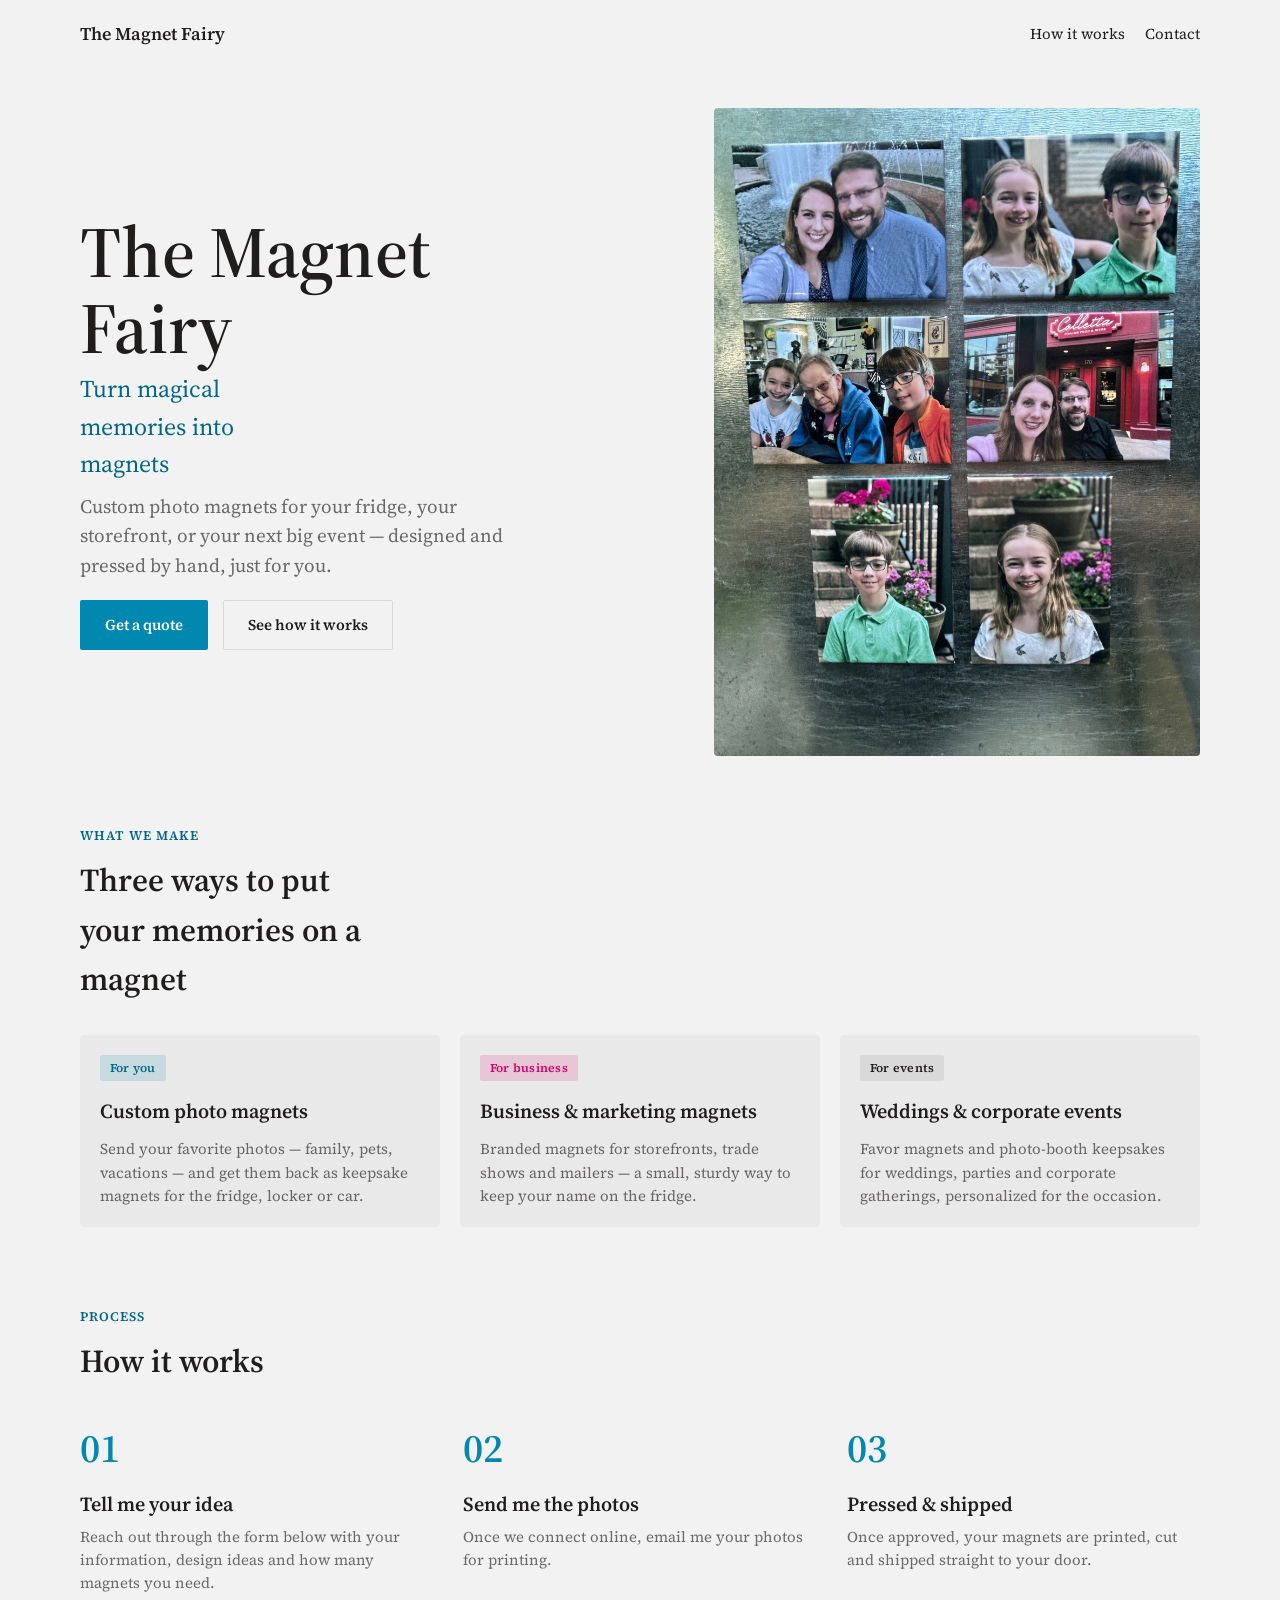
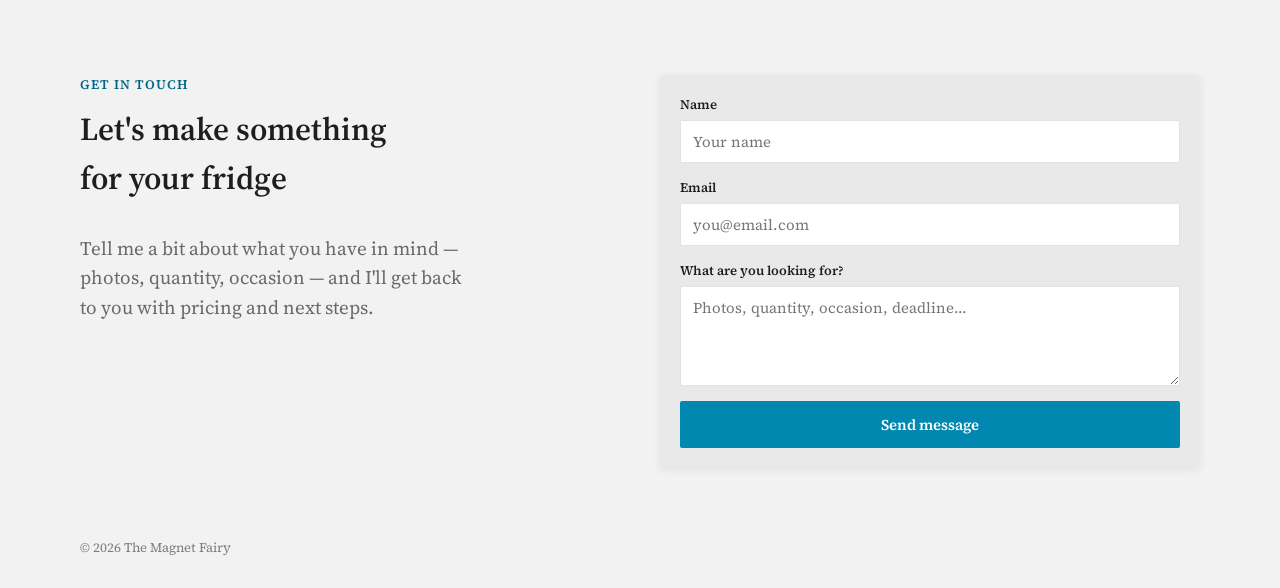
==== index.html @ 307735fa "Add real hero photo, replacing placeholder Resized/compressed to 900x1200 (3:4) for web use.  Co-Aut" ====
<!DOCTYPE html>
<html lang="en">
<head>
<meta charset="UTF-8">
<meta name="viewport" content="width=device-width, initial-scale=1.0">
<title>The Magnet Fairy — Custom Photo Magnets</title>
<meta name="description" content="Custom photo magnets for your fridge, your storefront, or your next big event — designed and pressed by hand, just for you.">

<link rel="preconnect" href="https://fonts.googleapis.com">
<link rel="preconnect" href="https://fonts.gstatic.com" crossorigin>
<link href="https://fonts.googleapis.com/css2?family=Source+Serif+4:ital,opsz,wght@0,8..60,400;0,8..60,600;0,8..60,700;1,8..60,400&display=swap" rel="stylesheet">

<link rel="stylesheet" href="css/styles.css">
</head>
<body>

<div class="container">
  <header class="nav">
    <span class="nav-brand">The Magnet Fairy</span>
    <nav class="nav-links">
      <a href="#how-it-works">How it works</a>
      <a href="#contact">Contact</a>
    </nav>
  </header>
</div>

<section class="hero">
  <div class="container hero-grid">
    <div class="hero-copy">
      <h1>The Magnet Fairy</h1>
      <p class="tagline">Turn magical memories into magnets</p>
      <p class="lead">Custom photo magnets for your fridge, your storefront, or your next big event — designed and pressed by hand, just for you.</p>
      <div class="hero-actions">
        <a href="#contact" class="btn btn-primary">Get a quote</a>
        <a href="#how-it-works" class="btn btn-secondary">See how it works</a>
      </div>
    </div>
    <figure class="hero-image">
      <img src="images/hero.jpg" alt="Custom photo magnets on a fridge" class="hero-image-photo">
    </figure>
  </div>
</section>

<section class="section">
  <div class="container">
    <h6 class="eyebrow">What we make</h6>
    <h2 class="section-title">Three ways to put your memories on a magnet</h2>
    <div class="cards">
      <div class="card">
        <span class="tag tag-accent">For you</span>
        <h3 class="card-title">Custom photo magnets</h3>
        <p class="card-body">Send your favorite photos — family, pets, vacations — and get them back as keepsake magnets for the fridge, locker or car.</p>
      </div>
      <div class="card">
        <span class="tag tag-accent-2">For business</span>
        <h3 class="card-title">Business &amp; marketing magnets</h3>
        <p class="card-body">Branded magnets for storefronts, trade shows and mailers — a small, sturdy way to keep your name on the fridge.</p>
      </div>
      <div class="card">
        <span class="tag tag-neutral">For events</span>
        <h3 class="card-title">Weddings &amp; corporate events</h3>
        <p class="card-body">Favor magnets and photo-booth keepsakes for weddings, parties and corporate gatherings, personalized for the occasion.</p>
      </div>
    </div>
  </div>
</section>

<section class="section" id="how-it-works">
  <div class="container">
    <h6 class="eyebrow">Process</h6>
    <h2 class="section-title">How it works</h2>
    <div class="steps">
      <div class="step">
        <div class="step-num">01</div>
        <h4>Tell me your idea</h4>
        <p class="text-muted">Reach out through the form below with your information, design ideas and how many magnets you need.</p>
      </div>
      <div class="step">
        <div class="step-num">02</div>
        <h4>Send me the photos</h4>
        <p class="text-muted">Once we connect online, email me your photos for printing.</p>
      </div>
      <div class="step">
        <div class="step-num">03</div>
        <h4>Pressed &amp; shipped</h4>
        <p class="text-muted">Once approved, your magnets are printed, cut and shipped straight to your door.</p>
      </div>
    </div>
  </div>
</section>

<section class="section" id="contact">
  <div class="container contact-grid">
    <div class="contact-copy">
      <h6 class="eyebrow">Get in touch</h6>
      <h2 class="section-title">Let's make something for your fridge</h2>
      <p class="lead">Tell me a bit about what you have in mind — photos, quantity, occasion — and I'll get back to you with pricing and next steps.</p>
    </div>
    <form class="card contact-form" id="contact-form">
      <div class="field">
        <label for="name">Name</label>
        <input class="input" id="name" name="name" type="text" placeholder="Your name" required>
      </div>
      <div class="field">
        <label for="email">Email</label>
        <input class="input" id="email" name="email" type="email" placeholder="you@email.com" required>
      </div>
      <div class="field">
        <label for="message">What are you looking for?</label>
        <textarea class="input" id="message" name="message" placeholder="Photos, quantity, occasion, deadline..." required></textarea>
      </div>
      <button class="btn btn-primary btn-block" type="submit" id="submit-btn">Send message</button>
      <p class="text-muted form-success" id="form-success" hidden>Thanks! I'll be in touch soon.</p>
    </form>
  </div>
</section>

<footer class="container footer">
  &copy; 2026 The Magnet Fairy
</footer>

<script src="js/main.js"></script>
</body>
</html>
---- css/styles.css ----
/* ---------------------------------------------
   The Magnet Fairy — design tokens
--------------------------------------------- */
:root {
  --color-bg: #f3f2f2;
  --color-surface: #eae9e9;
  --color-text: #201e1d;
  --color-accent: #0088b0;
  --color-accent-700: #006786;
  --color-accent-2: #d6006c;

  --color-text-muted: rgba(32, 30, 29, 0.65);
  --color-text-muted-light: rgba(32, 30, 29, 0.55);
  --color-border: rgba(32, 30, 29, 0.12);

  --font-body: "Source Serif 4", system-ui, sans-serif;
  --font-heading: "Source Serif 4", system-ui, sans-serif;

  --max-width: 1180px;
  --space-1: 5px;
  --space-2: 10px;
  --space-3: 15px;
  --space-4: 20px;
  --space-6: 30px;
  --space-8: 40px;

  --radius-sm: 2px;
  --radius-lg: 4px;

  --shadow-sm: 0 2px 8px rgba(32, 30, 29, 0.08);
}

* {
  box-sizing: border-box;
}

html {
  scroll-behavior: smooth;
}

body {
  margin: 0;
  background: var(--color-bg);
  color: var(--color-text);
  font-family: var(--font-body);
  font-size: 15px;
  line-height: 1.55;
}

::selection {
  background: color-mix(in srgb, var(--color-accent) 30%, transparent);
}

.container {
  max-width: var(--max-width);
  margin: 0 auto;
  padding: 0 var(--space-6);
}

h1, h2, h3, h4, h5, h6 {
  font-family: var(--font-heading);
  font-weight: 600;
  margin: 0;
}

p {
  margin: var(--space-2) 0 0;
}

a {
  color: var(--color-accent);
}

/* ---------------------------------------------
   Nav
--------------------------------------------- */
.nav {
  display: flex;
  align-items: center;
  justify-content: space-between;
  padding: var(--space-4) 0;
}

.nav-brand {
  font-weight: 600;
  font-size: 18px;
}

.nav-links {
  display: flex;
  gap: var(--space-4);
}

.nav-links a {
  color: var(--color-text);
  text-decoration: none;
  font-size: 15px;
}

.nav-links a:hover {
  color: var(--color-accent);
}

/* ---------------------------------------------
   Hero
--------------------------------------------- */
.hero {
  padding: var(--space-8) 0 var(--space-6);
}

.hero-grid {
  display: grid;
  grid-template-columns: 1.1fr 0.9fr;
  gap: var(--space-8);
  align-items: center;
}

.hero-copy h1 {
  font-size: 72px;
  max-width: 11ch;
  line-height: 1.05;
}

.tagline {
  font-size: 24px;
  font-family: var(--font-heading);
  max-width: 14ch;
  color: var(--color-accent-700);
  margin-top: var(--space-1);
}

.lead {
  font-size: 19px;
  max-width: 46ch;
  color: var(--color-text-muted);
}

.hero-actions {
  display: flex;
  gap: var(--space-3);
  margin-top: var(--space-4);
  flex-wrap: wrap;
}

.hero-image {
  aspect-ratio: 3 / 4;
  border-radius: var(--radius-lg);
  overflow: hidden;
  background: var(--color-surface);
  margin: 0;
  display: flex;
  align-items: center;
  justify-content: center;
}

.hero-image-placeholder {
  color: var(--color-text-muted-light);
  font-size: 14px;
  text-align: center;
  padding: var(--space-4);
}

.hero-image-photo {
  width: 100%;
  height: 100%;
  object-fit: cover;
  display: block;
}

/* ---------------------------------------------
   Buttons
--------------------------------------------- */
.btn {
  display: inline-block;
  font-family: var(--font-body);
  font-size: 15px;
  font-weight: 600;
  text-decoration: none;
  padding: 12px 24px;
  border-radius: var(--radius-sm);
  border: 1px solid transparent;
  cursor: pointer;
  text-align: center;
  transition: background-color 0.15s ease, border-color 0.15s ease;
}

.btn-primary {
  background: var(--color-accent);
  color: #fff;
}

.btn-primary:hover {
  background: var(--color-accent-700);
}

.btn-secondary {
  background: transparent;
  color: var(--color-text);
  border-color: var(--color-border);
}

.btn-secondary:hover {
  background: rgba(32, 30, 29, 0.05);
}

.btn-block {
  display: block;
  width: 100%;
}

/* ---------------------------------------------
   Sections / headings
--------------------------------------------- */
.section {
  padding: var(--space-8) 0;
}

.eyebrow {
  color: var(--color-accent-700);
  font-size: 13px;
  text-transform: uppercase;
  letter-spacing: 0.08em;
  font-weight: 600;
}

.section-title {
  font-size: 32px;
  max-width: 20ch;
  margin-top: var(--space-2);
  margin-bottom: var(--space-6);
}

.text-muted {
  color: var(--color-text-muted);
}

/* ---------------------------------------------
   Cards / What we make
--------------------------------------------- */
.cards {
  display: grid;
  grid-template-columns: repeat(3, 1fr);
  gap: var(--space-4);
}

.card {
  background: var(--color-surface);
  border-radius: var(--radius-lg);
  padding: var(--space-4);
}

.card-title {
  font-size: 20px;
  margin-top: var(--space-3);
}

.card-body {
  color: var(--color-text-muted);
  margin-top: var(--space-2);
}

.tag {
  display: inline-block;
  font-size: 12px;
  font-weight: 600;
  letter-spacing: 0.02em;
  padding: 4px 10px;
  border-radius: var(--radius-sm);
}

.tag-accent {
  background: color-mix(in srgb, var(--color-accent) 15%, transparent);
  color: var(--color-accent-700);
}

.tag-accent-2 {
  background: color-mix(in srgb, var(--color-accent-2) 15%, transparent);
  color: var(--color-accent-2);
}

.tag-neutral {
  background: rgba(32, 30, 29, 0.08);
  color: var(--color-text);
}

/* ---------------------------------------------
   How it works
--------------------------------------------- */
.steps {
  display: grid;
  grid-template-columns: repeat(3, 1fr);
  gap: var(--space-6);
}

.step-num {
  font-size: 40px;
  font-family: var(--font-heading);
  font-weight: 600;
  color: var(--color-accent);
}

.step h4 {
  font-size: 20px;
  margin-top: var(--space-2);
}

.step p {
  margin-top: var(--space-1);
}

/* ---------------------------------------------
   Contact
--------------------------------------------- */
.contact-grid {
  display: grid;
  grid-template-columns: 1fr 1fr;
  gap: var(--space-8);
}

.contact-copy .lead {
  max-width: 40ch;
}

.contact-form {
  display: flex;
  flex-direction: column;
  gap: var(--space-3);
  box-shadow: var(--shadow-sm);
}

.field {
  display: flex;
  flex-direction: column;
  gap: var(--space-1);
}

.field label {
  font-size: 13px;
  font-weight: 600;
}

.input {
  font-family: var(--font-body);
  font-size: 15px;
  padding: 10px 12px;
  border: 1px solid var(--color-border);
  border-radius: var(--radius-sm);
  background: #fff;
  color: var(--color-text);
}

textarea.input {
  min-height: 100px;
  resize: vertical;
}

.input:focus {
  outline: 2px solid var(--color-accent);
  outline-offset: 1px;
}

.form-success {
  margin: 0;
}

/* ---------------------------------------------
   Footer
--------------------------------------------- */
.footer {
  padding: var(--space-6);
  color: var(--color-text-muted-light);
  font-size: 13px;
}

/* ---------------------------------------------
   Responsive
--------------------------------------------- */
@media (max-width: 768px) {
  .hero-grid {
    grid-template-columns: 1fr;
  }

  .hero-image {
    order: -1;
    aspect-ratio: 16 / 10;
  }

  .hero-copy h1 {
    font-size: 48px;
    max-width: none;
  }

  .tagline {
    max-width: none;
  }

  .cards,
  .steps {
    grid-template-columns: 1fr;
  }

  .contact-grid {
    grid-template-columns: 1fr;
  }

  .nav {
    flex-wrap: wrap;
    gap: var(--space-2);
  }
}
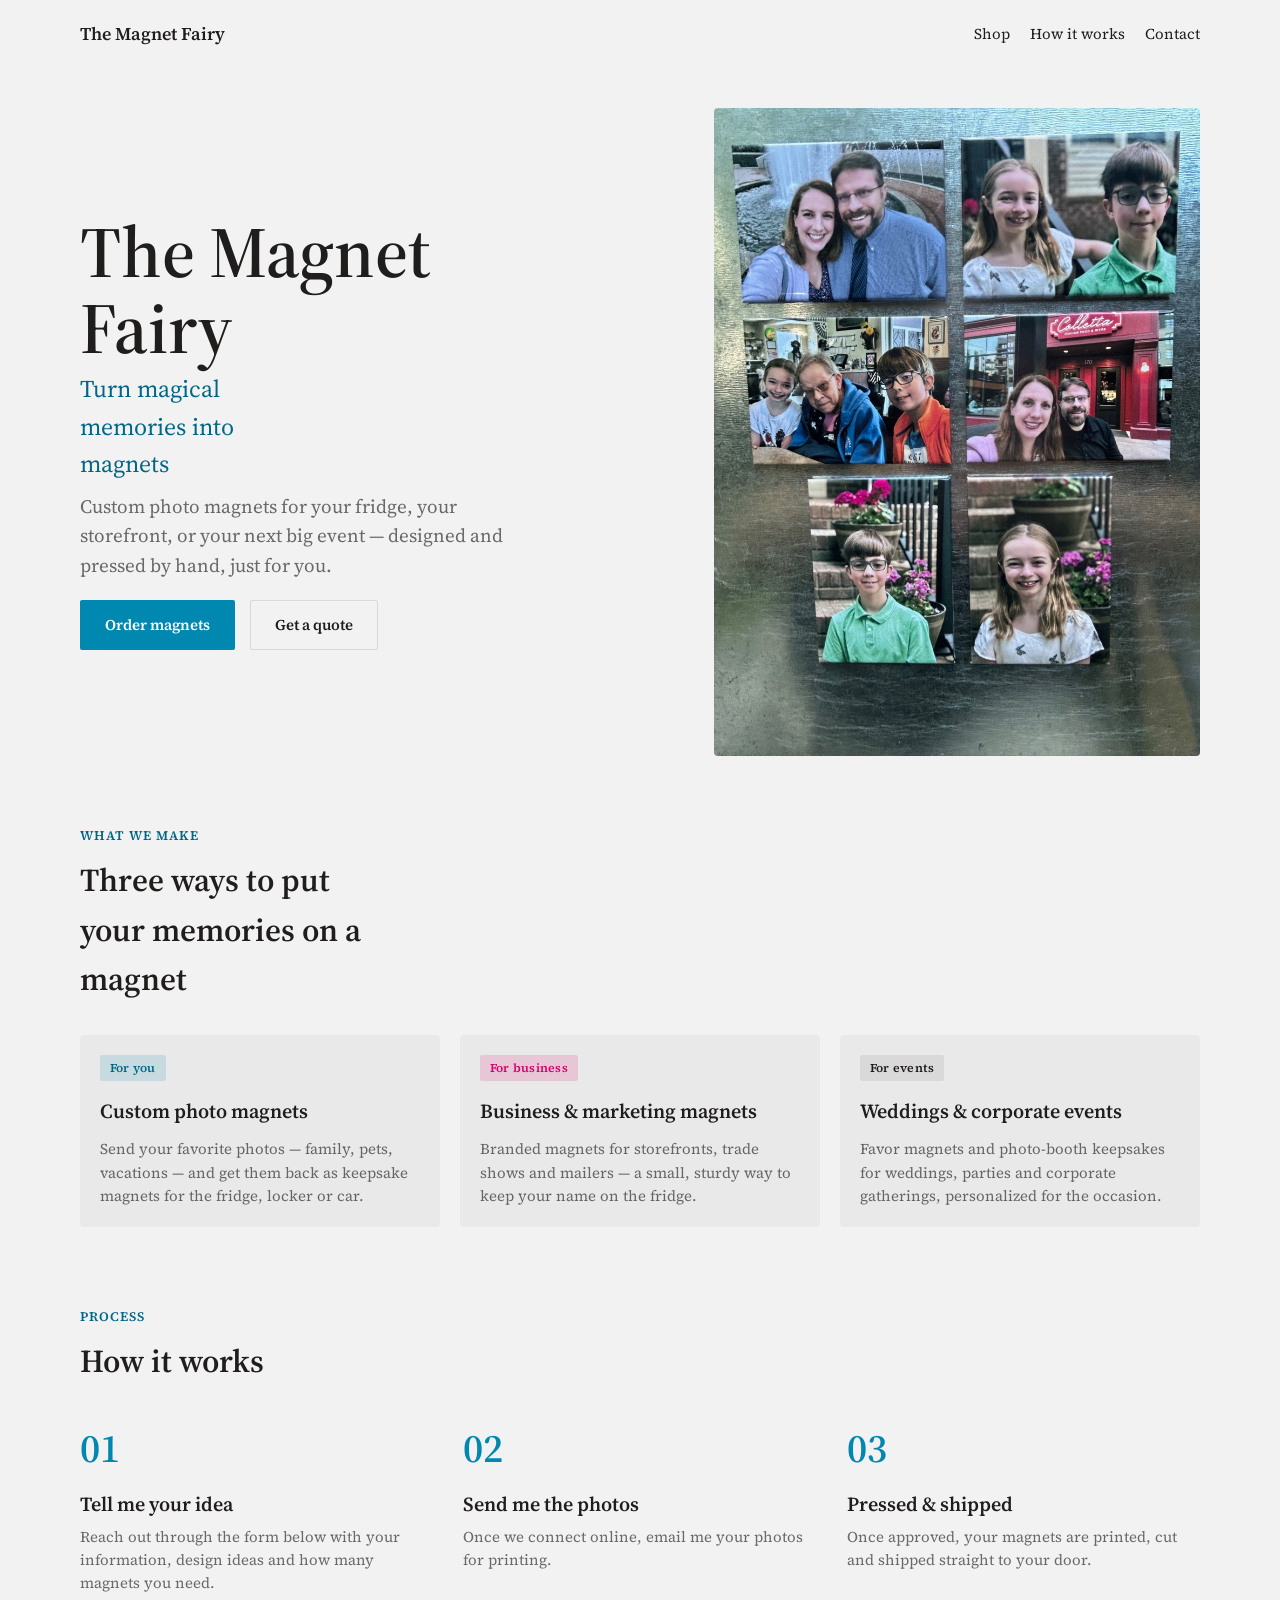
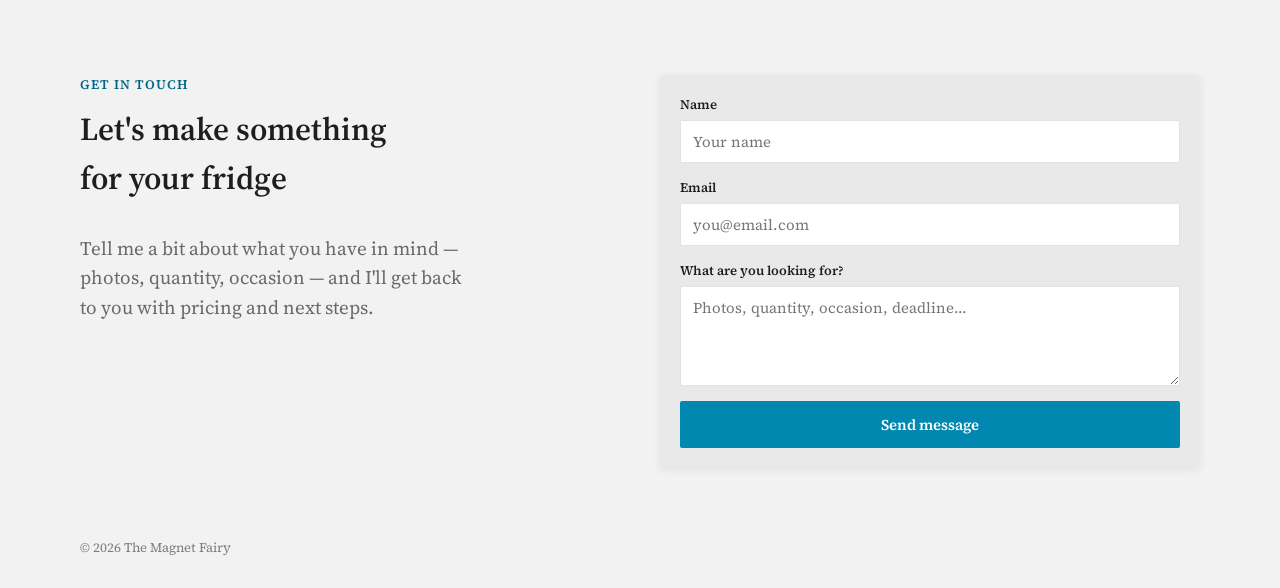
==== commit 089addaa: "Add online shop: photo upload to Dropbox, cropper, cart, Stripe Checkout, webhook Shop at /shop/ wit" ====
--- a/index.html
+++ b/index.html
@@ -18,6 +18,7 @@
   <header class="nav">
     <span class="nav-brand">The Magnet Fairy</span>
     <nav class="nav-links">
+      <a href="shop/">Shop</a>
       <a href="#how-it-works">How it works</a>
       <a href="#contact">Contact</a>
     </nav>
@@ -31,8 +32,8 @@
       <p class="tagline">Turn magical memories into magnets</p>
       <p class="lead">Custom photo magnets for your fridge, your storefront, or your next big event — designed and pressed by hand, just for you.</p>
       <div class="hero-actions">
-        <a href="#contact" class="btn btn-primary">Get a quote</a>
-        <a href="#how-it-works" class="btn btn-secondary">See how it works</a>
+        <a href="shop/" class="btn btn-primary">Order magnets</a>
+        <a href="#contact" class="btn btn-secondary">Get a quote</a>
       </div>
     </div>
     <figure class="hero-image">
@@ -96,7 +97,7 @@
       <h2 class="section-title">Let's make something for your fridge</h2>
       <p class="lead">Tell me a bit about what you have in mind — photos, quantity, occasion — and I'll get back to you with pricing and next steps.</p>
     </div>
-    <form class="card contact-form" id="contact-form">
+    <form class="card contact-form" id="contact-form" action="https://formspree.io/f/xnpallke" method="POST">
       <div class="field">
         <label for="name">Name</label>
         <input class="input" id="name" name="name" type="text" placeholder="Your name" required>
@@ -111,6 +112,7 @@
       </div>
       <button class="btn btn-primary btn-block" type="submit" id="submit-btn">Send message</button>
       <p class="text-muted form-success" id="form-success" hidden>Thanks! I'll be in touch soon.</p>
+      <p class="form-error" id="form-error" hidden>Something went wrong sending that — mind trying again, or emailing me directly?</p>
     </form>
   </div>
 </section>
--- a/css/styles.css
+++ b/css/styles.css
@@ -363,6 +363,12 @@
   margin: 0;
 }
 
+.form-error {
+  margin: 0;
+  color: var(--color-accent-2);
+  font-size: 14px;
+}
+
 /* ---------------------------------------------
    Footer
 --------------------------------------------- */
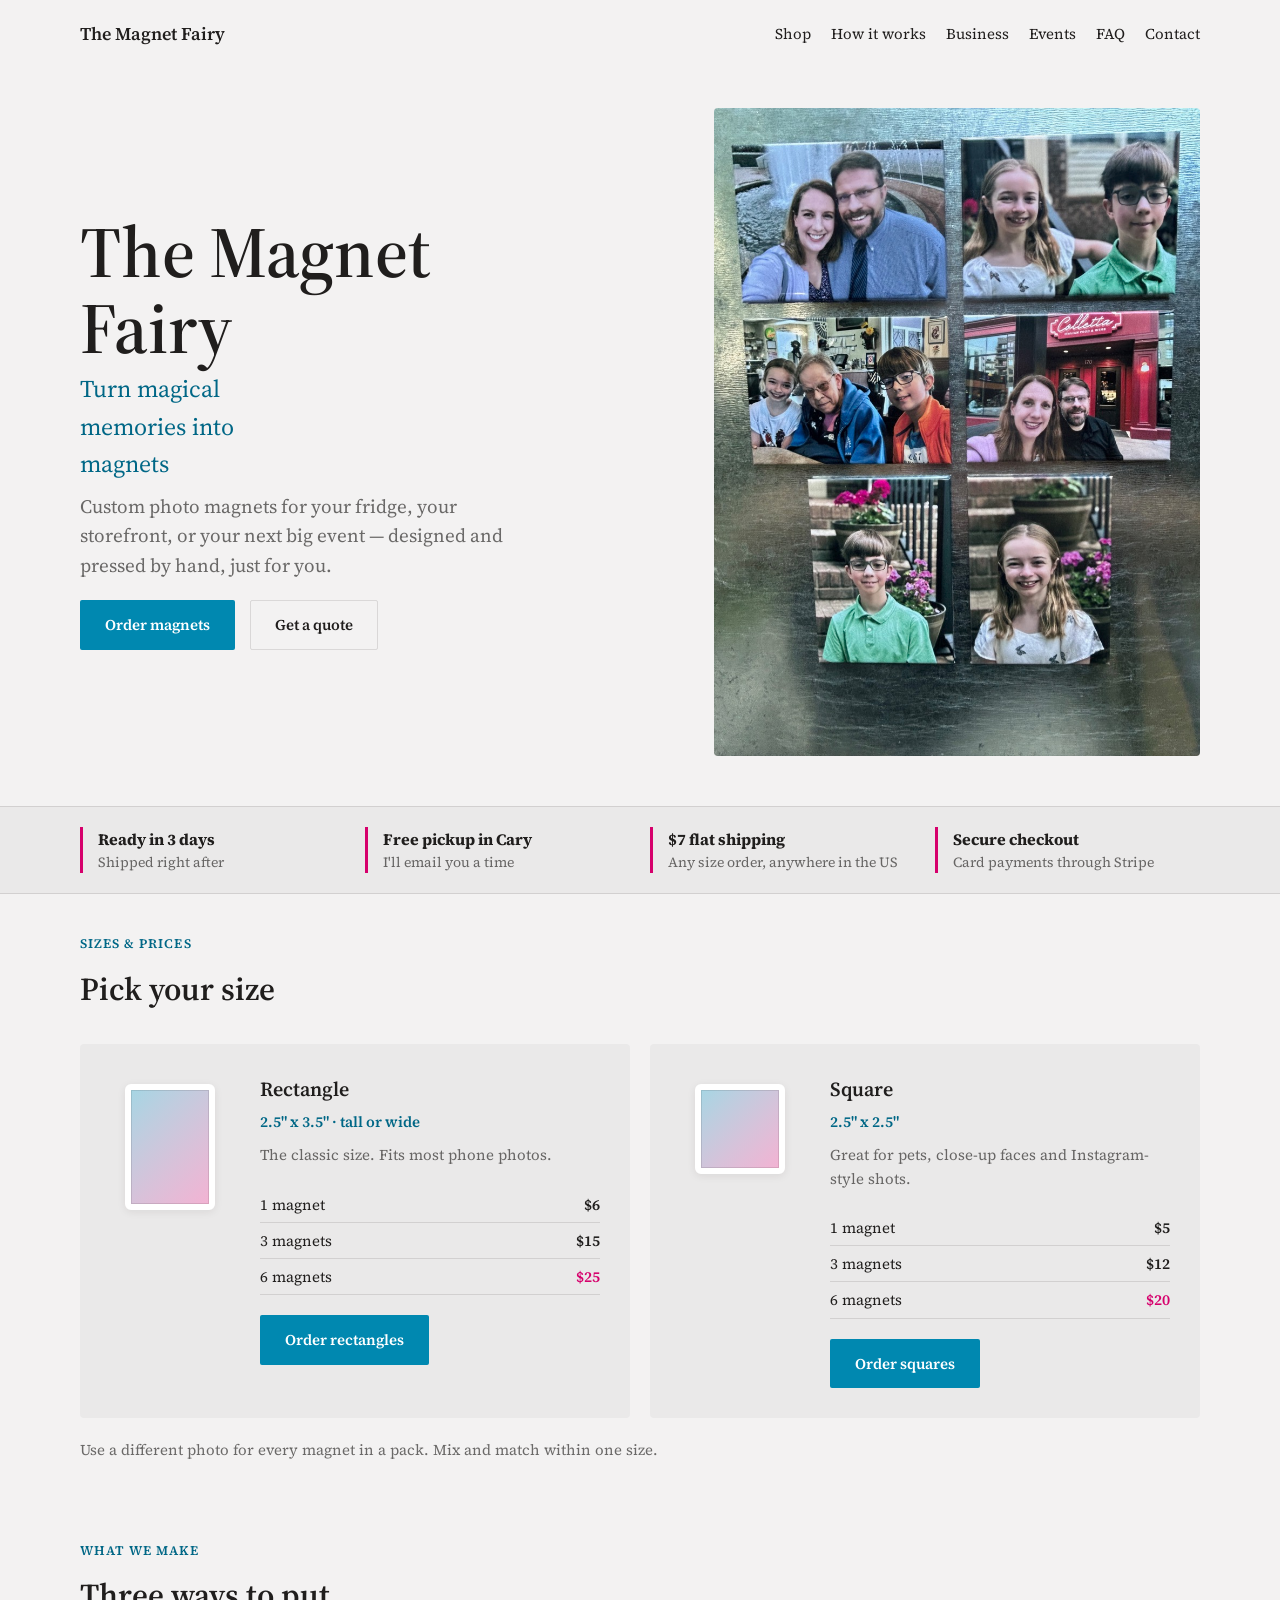
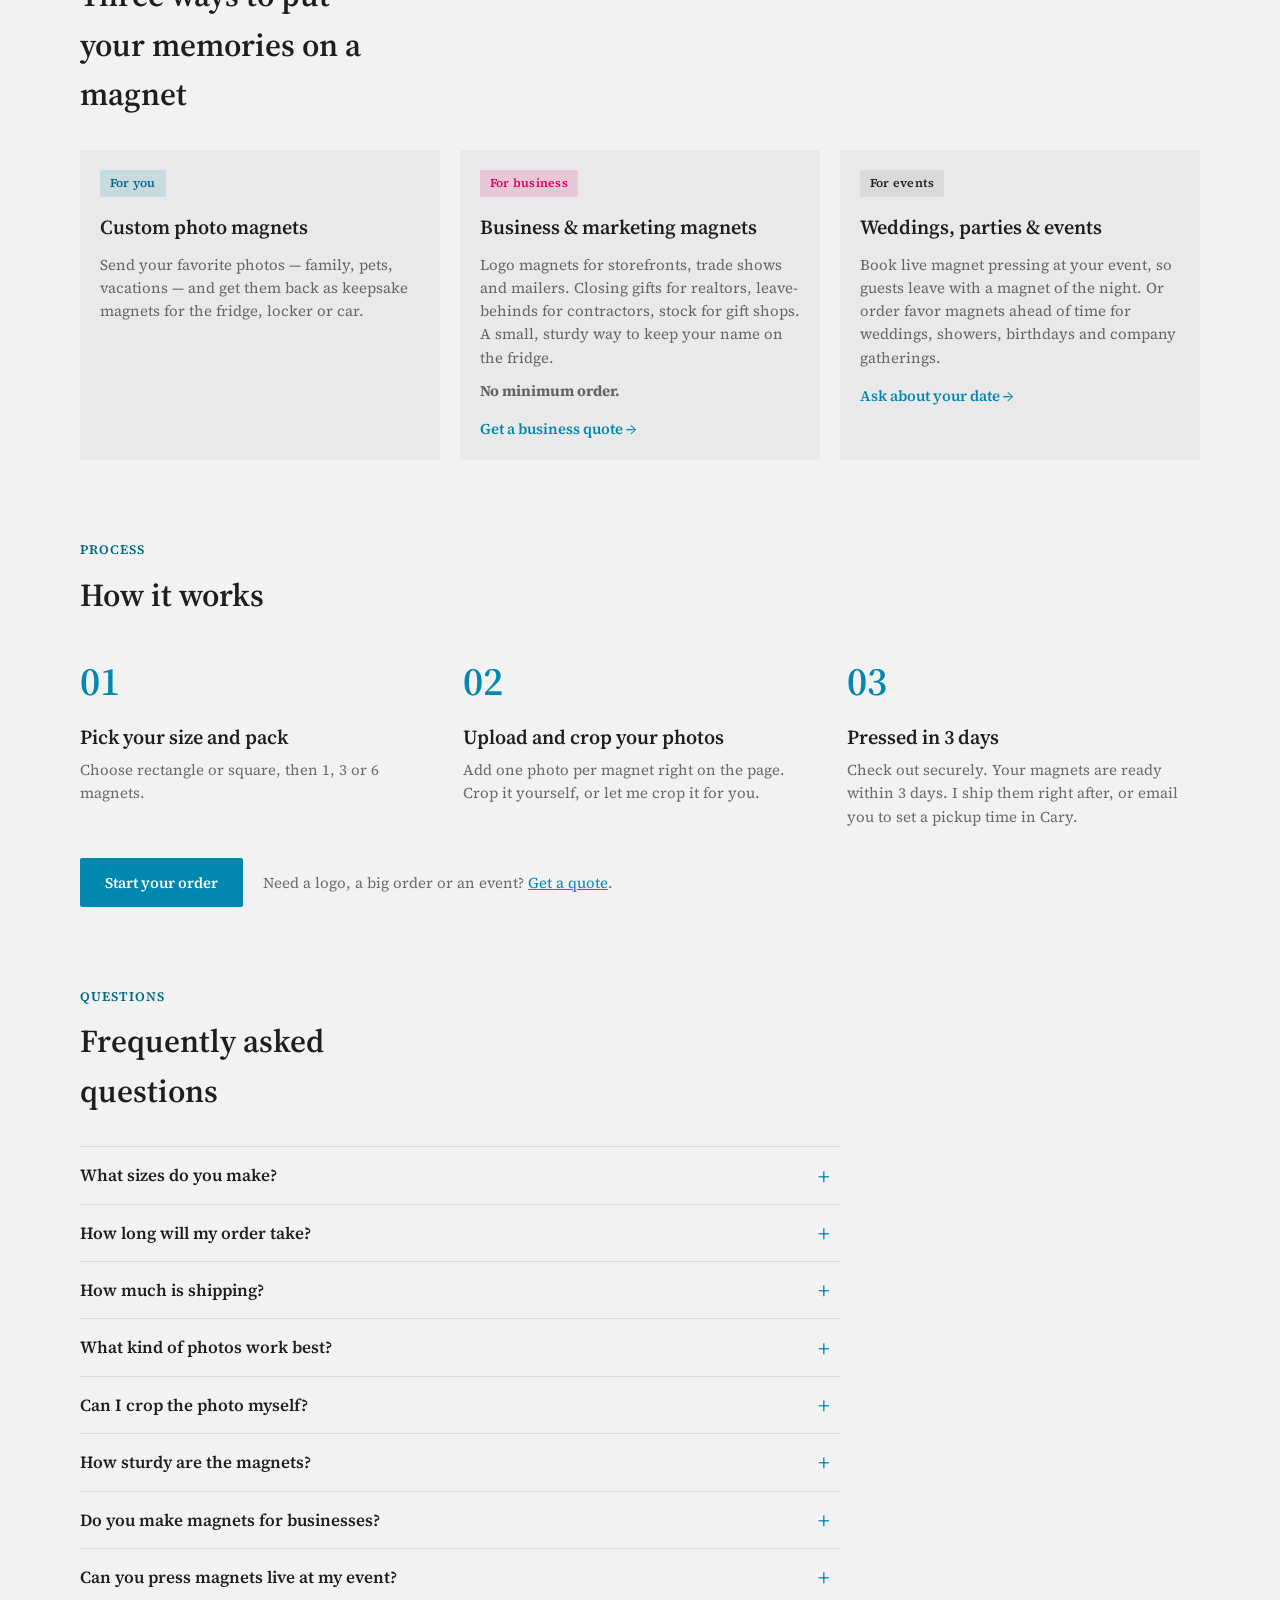
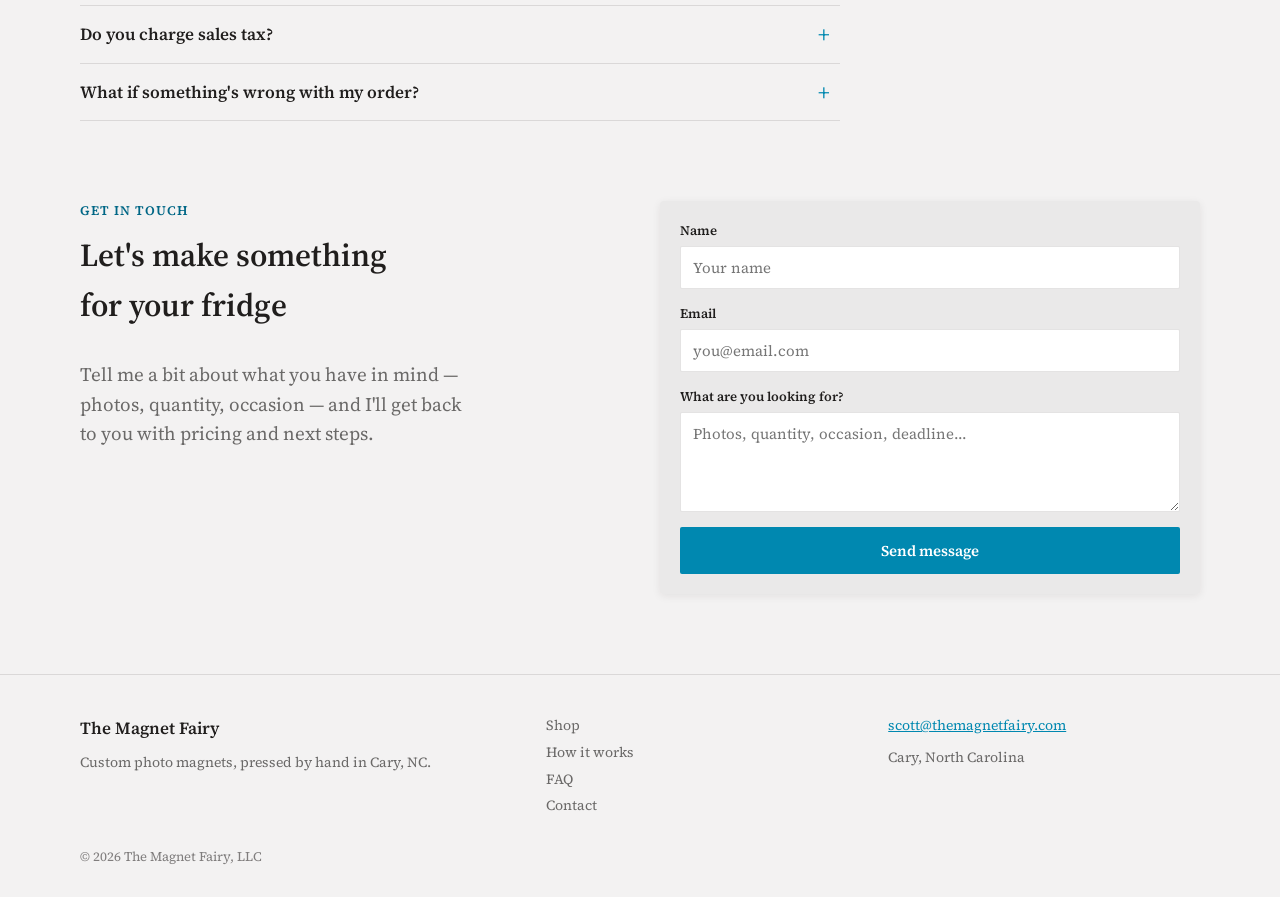
==== commit 24536fc0: "Homepage: real ordering steps, sizes & prices, perks strip, FAQ, fuller nav and footer Co-Authored-B" ====
--- a/index.html
+++ b/index.html
@@ -3,14 +3,14 @@
 <head>
 <meta charset="UTF-8">
 <meta name="viewport" content="width=device-width, initial-scale=1.0">
-<title>The Magnet Fairy — Custom Photo Magnets</title>
-<meta name="description" content="Custom photo magnets for your fridge, your storefront, or your next big event — designed and pressed by hand, just for you.">
+<title>The Magnet Fairy — Custom Photo Magnets in Cary, NC</title>
+<meta name="description" content="Custom photo magnets pressed by hand in Cary, NC. Upload your photos, crop them yourself, and get your magnets in about 3 days. Free local pickup or $7 flat shipping.">
 
 <link rel="preconnect" href="https://fonts.googleapis.com">
 <link rel="preconnect" href="https://fonts.gstatic.com" crossorigin>
 <link href="https://fonts.googleapis.com/css2?family=Source+Serif+4:ital,opsz,wght@0,8..60,400;0,8..60,600;0,8..60,700;1,8..60,400&display=swap" rel="stylesheet">
 
-<link rel="stylesheet" href="css/styles.css">
+<link rel="stylesheet" href="css/styles.css?v=4">
 </head>
 <body>
 
@@ -20,6 +20,9 @@
     <nav class="nav-links">
       <a href="shop/">Shop</a>
       <a href="#how-it-works">How it works</a>
+      <a href="#business">Business</a>
+      <a href="#events">Events</a>
+      <a href="#faq">FAQ</a>
       <a href="#contact">Contact</a>
     </nav>
   </header>
@@ -42,6 +45,53 @@
   </div>
 </section>
 
+<section class="perks" aria-label="Why order here">
+  <ul class="container perks-list">
+    <li><strong>Ready in 3 days</strong><span>Shipped right after</span></li>
+    <li><strong>Free pickup in Cary</strong><span>I'll email you a time</span></li>
+    <li><strong>$7 flat shipping</strong><span>Any size order, anywhere in the US</span></li>
+    <li><strong>Secure checkout</strong><span>Card payments through Stripe</span></li>
+  </ul>
+</section>
+
+<section class="section" id="sizes">
+  <div class="container">
+    <h6 class="eyebrow">Sizes &amp; prices</h6>
+    <h2 class="section-title">Pick your size</h2>
+    <div class="sizes">
+      <div class="card size-card">
+        <div class="size-shape size-shape-rect" aria-hidden="true"></div>
+        <div class="size-info">
+          <h3 class="card-title">Rectangle</h3>
+          <p class="size-dims">2.5" x 3.5" &middot; tall or wide</p>
+          <p class="card-body">The classic size. Fits most phone photos.</p>
+          <ul class="price-list">
+            <li><span>1 magnet</span><span>$6</span></li>
+            <li><span>3 magnets</span><span>$15</span></li>
+            <li class="price-best"><span>6 magnets</span><span>$25</span></li>
+          </ul>
+          <a href="shop/" class="btn btn-primary">Order rectangles</a>
+        </div>
+      </div>
+      <div class="card size-card">
+        <div class="size-shape size-shape-square" aria-hidden="true"></div>
+        <div class="size-info">
+          <h3 class="card-title">Square</h3>
+          <p class="size-dims">2.5" x 2.5"</p>
+          <p class="card-body">Great for pets, close-up faces and Instagram-style shots.</p>
+          <ul class="price-list">
+            <li><span>1 magnet</span><span>$5</span></li>
+            <li><span>3 magnets</span><span>$12</span></li>
+            <li class="price-best"><span>6 magnets</span><span>$20</span></li>
+          </ul>
+          <a href="shop/" class="btn btn-primary">Order squares</a>
+        </div>
+      </div>
+    </div>
+    <p class="text-muted sizes-note">Use a different photo for every magnet in a pack. Mix and match within one size.</p>
+  </div>
+</section>
+
 <section class="section">
   <div class="container">
     <h6 class="eyebrow">What we make</h6>
@@ -52,15 +102,18 @@
         <h3 class="card-title">Custom photo magnets</h3>
         <p class="card-body">Send your favorite photos — family, pets, vacations — and get them back as keepsake magnets for the fridge, locker or car.</p>
       </div>
-      <div class="card">
+      <div class="card" id="business">
         <span class="tag tag-accent-2">For business</span>
         <h3 class="card-title">Business &amp; marketing magnets</h3>
-        <p class="card-body">Branded magnets for storefronts, trade shows and mailers — a small, sturdy way to keep your name on the fridge.</p>
-      </div>
-      <div class="card">
+        <p class="card-body">Logo magnets for storefronts, trade shows and mailers. Closing gifts for realtors, leave-behinds for contractors, stock for gift shops. A small, sturdy way to keep your name on the fridge.</p>
+        <p class="card-body"><strong>No minimum order.</strong></p>
+        <a href="#contact" class="card-link">Get a business quote &rarr;</a>
+      </div>
+      <div class="card" id="events">
         <span class="tag tag-neutral">For events</span>
-        <h3 class="card-title">Weddings &amp; corporate events</h3>
-        <p class="card-body">Favor magnets and photo-booth keepsakes for weddings, parties and corporate gatherings, personalized for the occasion.</p>
+        <h3 class="card-title">Weddings, parties &amp; events</h3>
+        <p class="card-body">Book live magnet pressing at your event, so guests leave with a magnet of the night. Or order favor magnets ahead of time for weddings, showers, birthdays and company gatherings.</p>
+        <a href="#contact" class="card-link">Ask about your date &rarr;</a>
       </div>
     </div>
   </div>
@@ -73,19 +126,72 @@
     <div class="steps">
       <div class="step">
         <div class="step-num">01</div>
-        <h4>Tell me your idea</h4>
-        <p class="text-muted">Reach out through the form below with your information, design ideas and how many magnets you need.</p>
+        <h4>Pick your size and pack</h4>
+        <p class="text-muted">Choose rectangle or square, then 1, 3 or 6 magnets.</p>
       </div>
       <div class="step">
         <div class="step-num">02</div>
-        <h4>Send me the photos</h4>
-        <p class="text-muted">Once we connect online, email me your photos for printing.</p>
+        <h4>Upload and crop your photos</h4>
+        <p class="text-muted">Add one photo per magnet right on the page. Crop it yourself, or let me crop it for you.</p>
       </div>
       <div class="step">
         <div class="step-num">03</div>
-        <h4>Pressed &amp; shipped</h4>
-        <p class="text-muted">Once approved, your magnets are printed, cut and shipped straight to your door.</p>
-      </div>
+        <h4>Pressed in 3 days</h4>
+        <p class="text-muted">Check out securely. Your magnets are ready within 3 days. I ship them right after, or email you to set a pickup time in Cary.</p>
+      </div>
+    </div>
+    <div class="steps-cta">
+      <a href="shop/" class="btn btn-primary">Start your order</a>
+      <p class="text-muted">Need a logo, a big order or an event? <a href="#contact">Get a quote</a>.</p>
+    </div>
+  </div>
+</section>
+
+<section class="section" id="faq">
+  <div class="container">
+    <h6 class="eyebrow">Questions</h6>
+    <h2 class="section-title">Frequently asked questions</h2>
+    <div class="faq">
+      <details>
+        <summary>What sizes do you make?</summary>
+        <p>Two sizes. Rectangles are 2.5" x 3.5" and can be tall or wide. Squares are 2.5" x 2.5".</p>
+      </details>
+      <details>
+        <summary>How long will my order take?</summary>
+        <p>Your magnets are ready within 3 days of your order. If you chose shipping, I mail them right after by USPS. If you chose pickup, I'll email you to set a time.</p>
+      </details>
+      <details>
+        <summary>How much is shipping?</summary>
+        <p>Shipping is a flat $7 per order, no matter how many magnets. I ship anywhere in the US. Pickup in Cary, NC is free.</p>
+      </details>
+      <details>
+        <summary>What kind of photos work best?</summary>
+        <p>Clear, well-lit photos in JPEG or PNG format. Upload the original photo from your phone or camera if you can. Screenshots and photos saved from text messages are often too small and can print blurry.</p>
+      </details>
+      <details>
+        <summary>Can I crop the photo myself?</summary>
+        <p>Yes. When you upload a photo you can zoom, move and rotate it to fit the magnet. The edge of the photo wraps around the sides, so the shop shows you where to keep faces. If you'd rather not, choose "Let me crop it for you" and I'll do it.</p>
+      </details>
+      <details>
+        <summary>How sturdy are the magnets?</summary>
+        <p>Each magnet is pressed by hand on a rigid base, just under 3/16" thick. They're made to hold up on the fridge, a locker or a filing cabinet.</p>
+      </details>
+      <details>
+        <summary>Do you make magnets for businesses?</summary>
+        <p>Yes. I make logo and marketing magnets for local businesses, realtors and contractors, with no minimum order. <a href="#contact">Send me a message</a> and I'll get back to you with pricing.</p>
+      </details>
+      <details>
+        <summary>Can you press magnets live at my event?</summary>
+        <p>Yes. I can set up and press magnets for your guests on the spot, or make favor magnets ahead of time. <a href="#contact">Tell me your date</a> and what you have in mind.</p>
+      </details>
+      <details>
+        <summary>Do you charge sales tax?</summary>
+        <p>NC sales tax is added at checkout for orders shipped to North Carolina and for Cary pickups.</p>
+      </details>
+      <details>
+        <summary>What if something's wrong with my order?</summary>
+        <p>Email me at <a href="mailto:scott@themagnetfairy.com">scott@themagnetfairy.com</a> and I'll work with you to make it right.</p>
+      </details>
     </div>
   </div>
 </section>
@@ -117,8 +223,24 @@
   </div>
 </section>
 
-<footer class="container footer">
-  &copy; 2026 The Magnet Fairy
+<footer class="footer">
+  <div class="container footer-grid">
+    <div>
+      <p class="footer-brand">The Magnet Fairy</p>
+      <p>Custom photo magnets, pressed by hand in Cary, NC.</p>
+    </div>
+    <nav class="footer-links" aria-label="Footer">
+      <a href="shop/">Shop</a>
+      <a href="#how-it-works">How it works</a>
+      <a href="#faq">FAQ</a>
+      <a href="#contact">Contact</a>
+    </nav>
+    <div>
+      <p><a href="mailto:scott@themagnetfairy.com">scott@themagnetfairy.com</a></p>
+      <p>Cary, North Carolina</p>
+    </div>
+  </div>
+  <p class="container footer-copy">&copy; 2026 The Magnet Fairy, LLC</p>
 </footer>
 
 <script src="js/main.js"></script>
--- a/css/styles.css
+++ b/css/styles.css
@@ -88,7 +88,8 @@
 
 .nav-links {
   display: flex;
-  gap: var(--space-4);
+  flex-wrap: wrap;
+  gap: var(--space-2) var(--space-4);
 }
 
 .nav-links a {
@@ -373,9 +374,230 @@
    Footer
 --------------------------------------------- */
 .footer {
+  margin-top: var(--space-8);
+  padding: var(--space-8) 0 var(--space-6);
+  border-top: 1px solid var(--color-border);
+  color: var(--color-text-muted);
+  font-size: 14px;
+}
+
+.footer-grid {
+  display: grid;
+  grid-template-columns: 1.4fr 1fr 1fr;
+  gap: var(--space-6);
+}
+
+.footer-grid p:first-child {
+  margin-top: 0;
+}
+
+.footer-brand {
+  font-weight: 600;
+  font-size: 17px;
+  color: var(--color-text);
+}
+
+.footer-links {
+  display: flex;
+  flex-direction: column;
+  gap: var(--space-1);
+}
+
+.footer-links a {
+  color: var(--color-text-muted);
+  text-decoration: none;
+}
+
+.footer-links a:hover {
+  color: var(--color-accent);
+}
+
+.footer-copy {
+  margin-top: var(--space-6);
+  font-size: 13px;
+  color: var(--color-text-muted-light);
+}
+
+/* ---------------------------------------------
+   Perks strip
+--------------------------------------------- */
+.perks {
+  background: var(--color-surface);
+  border-top: 1px solid var(--color-border);
+  border-bottom: 1px solid var(--color-border);
+  margin-top: var(--space-4);
+}
+
+.perks-list {
+  list-style: none;
+  margin: 0 auto;
+  display: grid;
+  grid-template-columns: repeat(4, 1fr);
+  gap: var(--space-4);
+  padding-top: var(--space-4);
+  padding-bottom: var(--space-4);
+}
+
+.perks-list li {
+  display: flex;
+  flex-direction: column;
+  border-left: 3px solid var(--color-accent-2);
+  padding-left: var(--space-3);
+}
+
+.perks-list strong {
+  font-size: 16px;
+}
+
+.perks-list span {
+  font-size: 14px;
+  color: var(--color-text-muted);
+}
+
+/* ---------------------------------------------
+   Sizes & prices
+--------------------------------------------- */
+.sizes {
+  display: grid;
+  grid-template-columns: 1fr 1fr;
+  gap: var(--space-4);
+}
+
+.size-card {
+  display: grid;
+  grid-template-columns: 120px 1fr;
+  gap: var(--space-6);
+  align-items: start;
   padding: var(--space-6);
-  color: var(--color-text-muted-light);
-  font-size: 13px;
+}
+
+.size-shape {
+  justify-self: center;
+  margin-top: var(--space-2);
+  background: #fff;
+  border: 6px solid #fff;
+  border-radius: 6px;
+  box-shadow: var(--shadow-sm), inset 0 0 0 1px var(--color-border);
+  background-image: linear-gradient(135deg, color-mix(in srgb, var(--color-accent) 35%, #fff), color-mix(in srgb, var(--color-accent-2) 30%, #fff));
+}
+
+.size-shape-rect {
+  width: 90px;
+  height: 126px;
+}
+
+.size-shape-square {
+  width: 90px;
+  height: 90px;
+}
+
+.size-info .card-title {
+  margin-top: 0;
+}
+
+.size-dims {
+  margin-top: var(--space-1);
+  font-weight: 600;
+  color: var(--color-accent-700);
+}
+
+.price-list {
+  list-style: none;
+  padding: 0;
+  margin: var(--space-4) 0;
+}
+
+.price-list li {
+  display: flex;
+  justify-content: space-between;
+  padding: 6px 0;
+  border-bottom: 1px solid var(--color-border);
+}
+
+.price-list li span:last-child {
+  font-weight: 600;
+}
+
+.price-best span:last-child {
+  color: var(--color-accent-2);
+}
+
+.sizes-note {
+  margin-top: var(--space-4);
+}
+
+.card-link {
+  display: inline-block;
+  margin-top: var(--space-3);
+  font-weight: 600;
+  text-decoration: none;
+}
+
+.card-link:hover {
+  text-decoration: underline;
+}
+
+.steps-cta {
+  margin-top: var(--space-6);
+  display: flex;
+  align-items: center;
+  gap: var(--space-4);
+  flex-wrap: wrap;
+}
+
+.steps-cta p {
+  margin: 0;
+}
+
+/* ---------------------------------------------
+   FAQ
+--------------------------------------------- */
+.faq {
+  max-width: 760px;
+  border-top: 1px solid var(--color-border);
+}
+
+.faq details {
+  border-bottom: 1px solid var(--color-border);
+}
+
+.faq summary {
+  cursor: pointer;
+  list-style: none;
+  padding: var(--space-3) var(--space-8) var(--space-3) 0;
+  font-size: 17px;
+  font-weight: 600;
+  position: relative;
+}
+
+.faq summary::-webkit-details-marker {
+  display: none;
+}
+
+.faq summary::after {
+  content: "+";
+  position: absolute;
+  right: var(--space-2);
+  top: 50%;
+  transform: translateY(-50%);
+  font-size: 22px;
+  font-weight: 400;
+  color: var(--color-accent);
+}
+
+.faq details[open] summary::after {
+  content: "\2212";
+}
+
+.faq summary:focus-visible {
+  outline: 2px solid var(--color-accent);
+  outline-offset: 2px;
+}
+
+.faq details p {
+  margin: 0 0 var(--space-4);
+  color: var(--color-text-muted);
+  max-width: 65ch;
 }
 
 /* ---------------------------------------------
@@ -401,8 +623,30 @@
   }
 
   .cards,
-  .steps {
+  .steps,
+  .sizes,
+  .footer-grid {
     grid-template-columns: 1fr;
+  }
+
+  .perks-list {
+    grid-template-columns: 1fr 1fr;
+  }
+
+  .size-card {
+    grid-template-columns: 80px 1fr;
+    gap: var(--space-4);
+    padding: var(--space-4);
+  }
+
+  .size-shape-rect {
+    width: 64px;
+    height: 90px;
+  }
+
+  .size-shape-square {
+    width: 64px;
+    height: 64px;
   }
 
   .contact-grid {
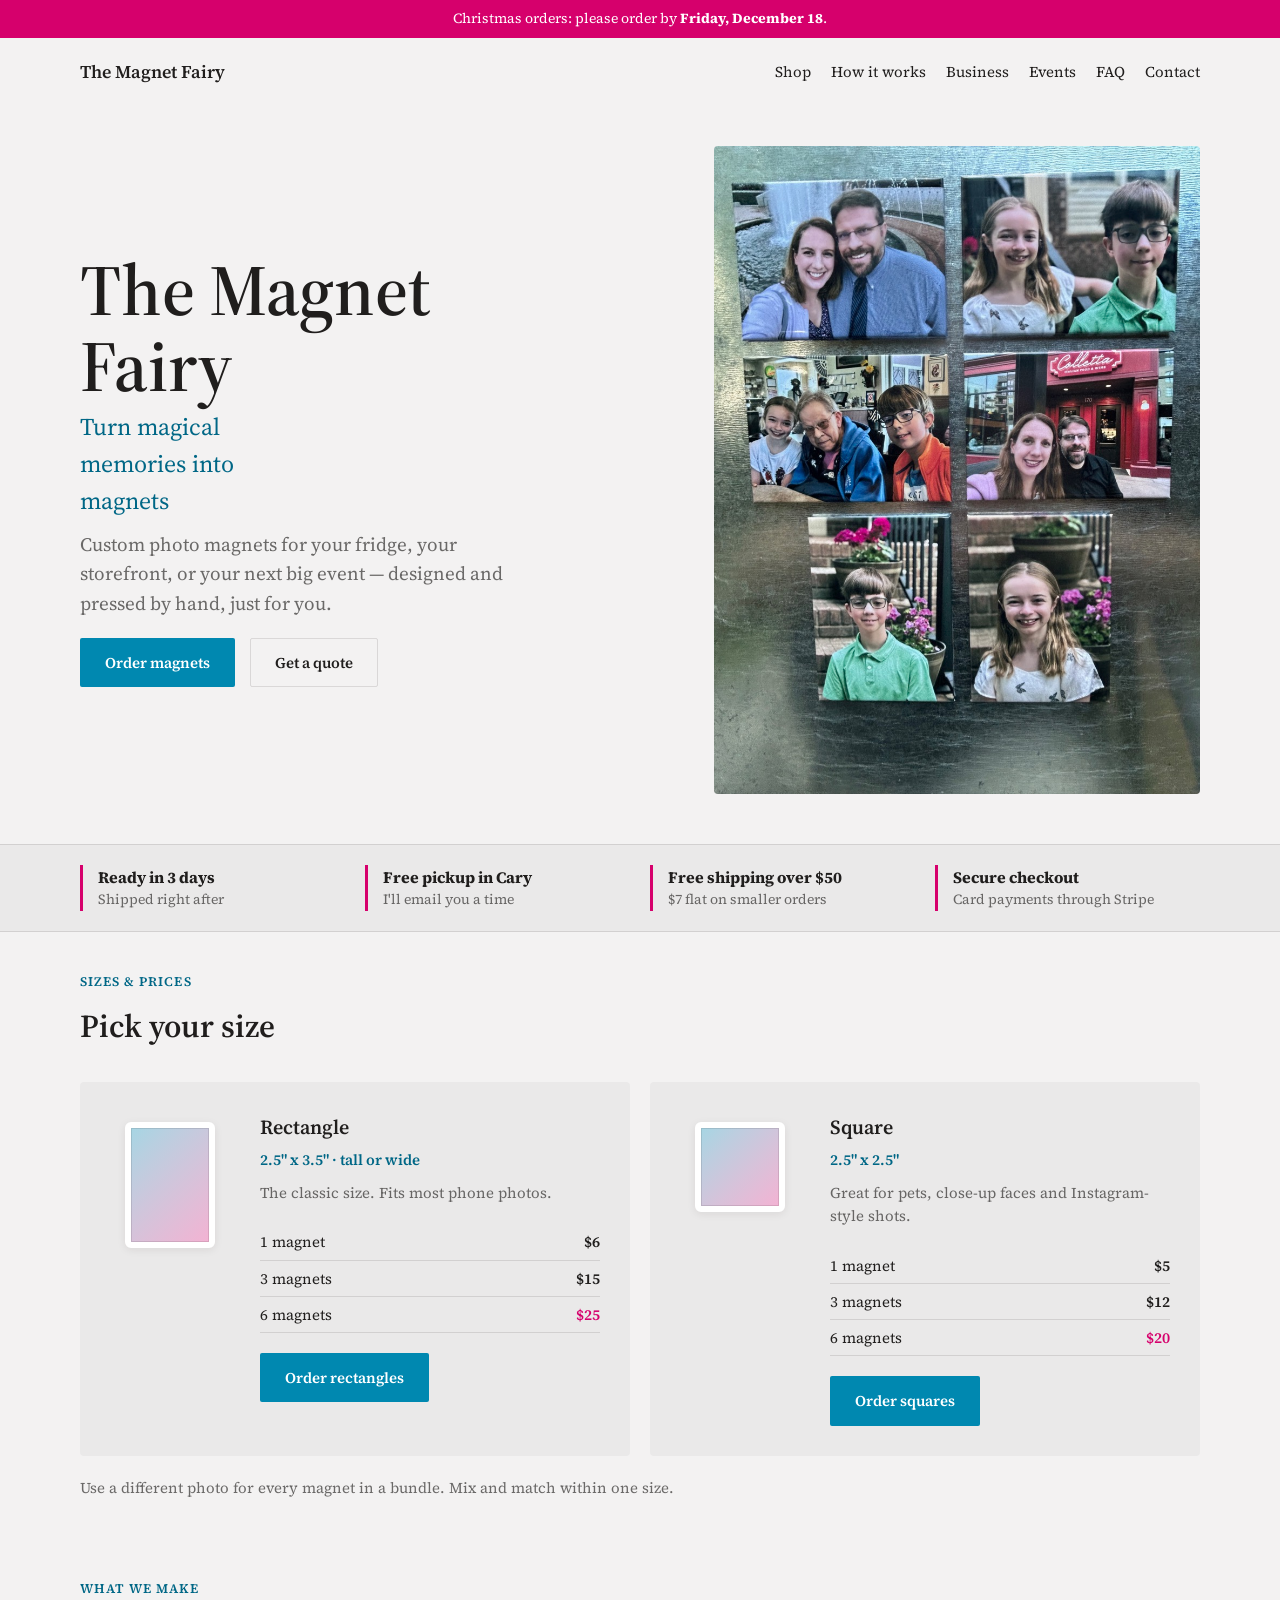
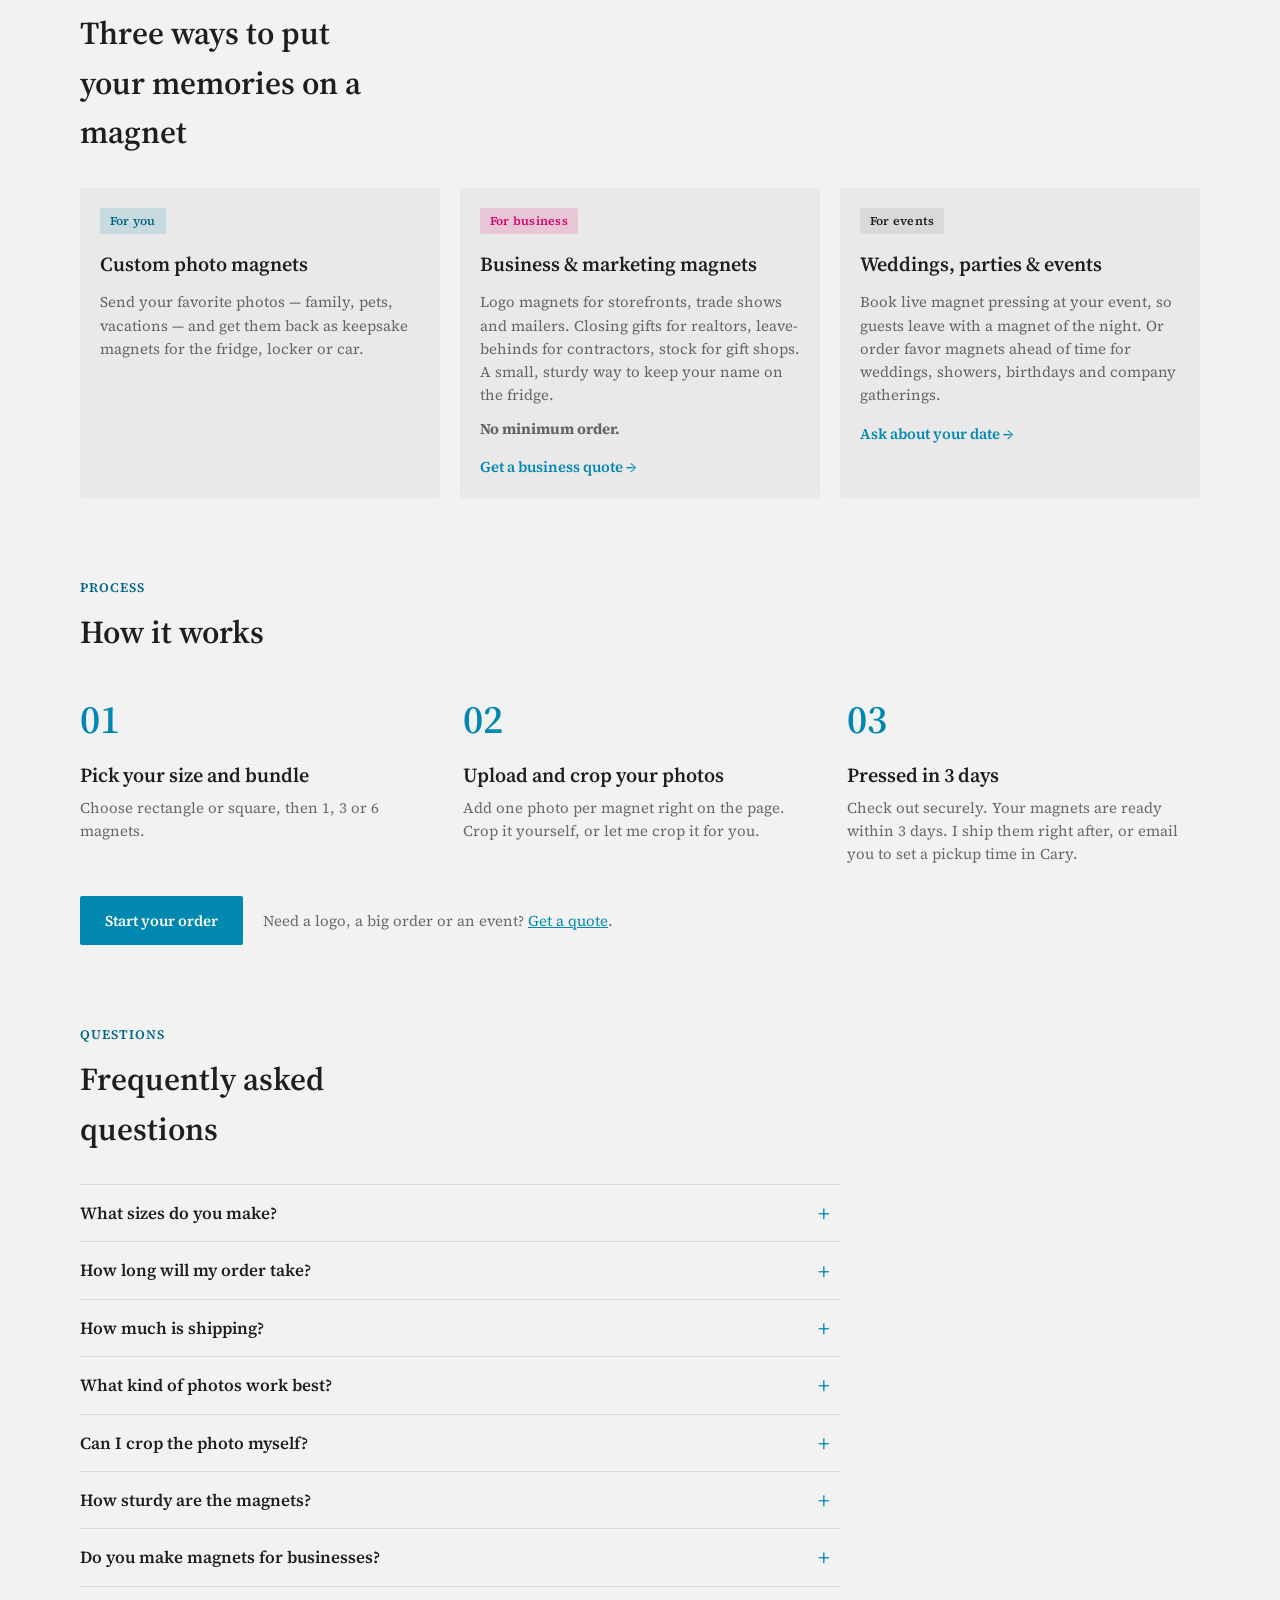
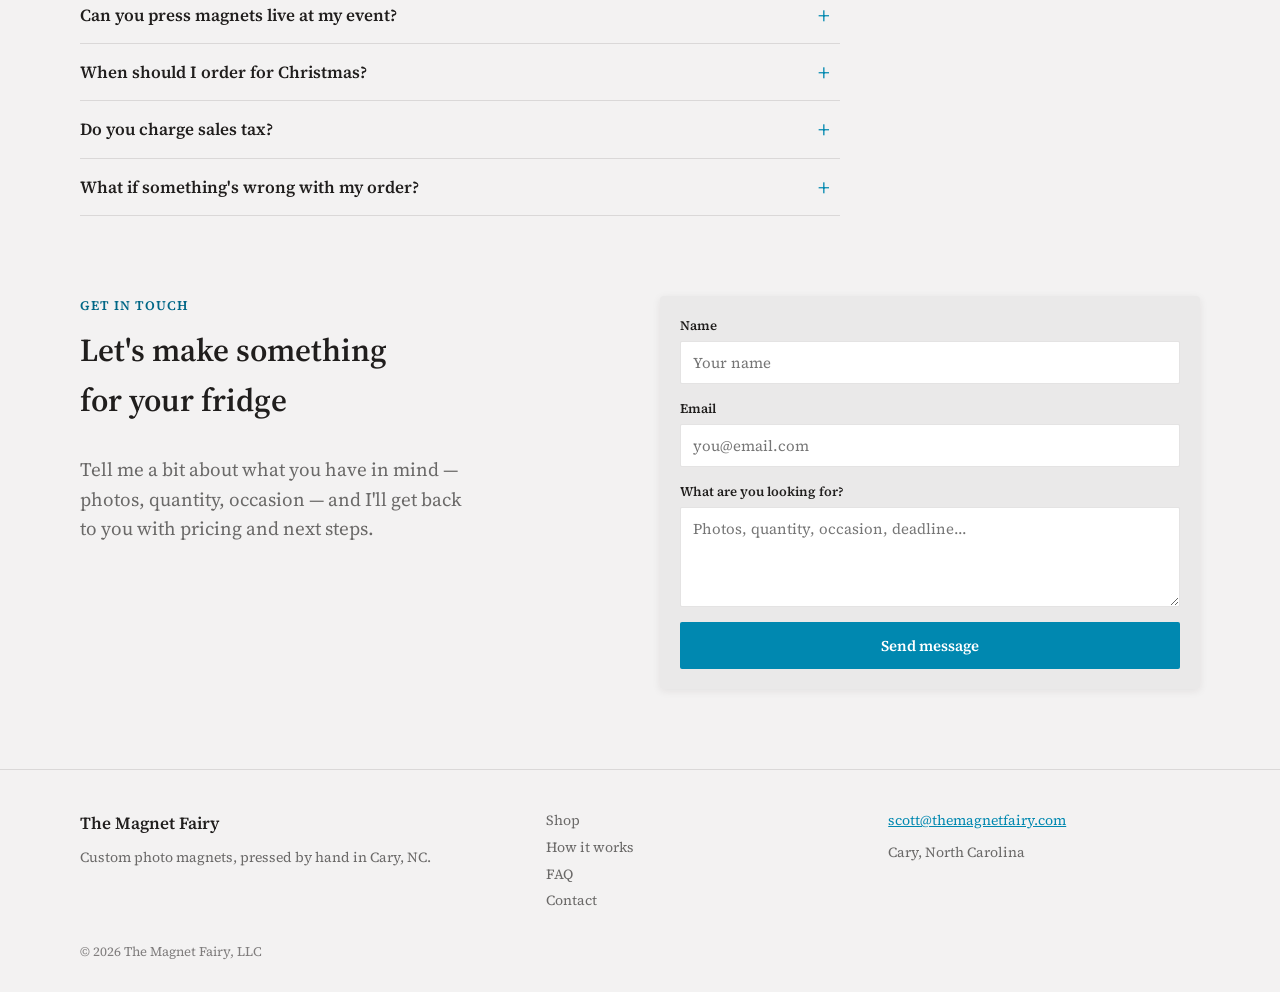
==== commit 8a9e95aa: "Free shipping on $50+, Christmas order-by banner (auto-hides after Dec 18), pack -> bundle wording C" ====
--- a/index.html
+++ b/index.html
@@ -10,9 +10,10 @@
 <link rel="preconnect" href="https://fonts.gstatic.com" crossorigin>
 <link href="https://fonts.googleapis.com/css2?family=Source+Serif+4:ital,opsz,wght@0,8..60,400;0,8..60,600;0,8..60,700;1,8..60,400&display=swap" rel="stylesheet">
 
-<link rel="stylesheet" href="css/styles.css?v=4">
+<link rel="stylesheet" href="css/styles.css?v=5">
 </head>
 <body>
+<div class="promo-bar" data-until="2026-12-19T00:00:00-05:00" hidden>Christmas orders: please order by <strong>Friday, December 18</strong>.</div>
 
 <div class="container">
   <header class="nav">
@@ -49,7 +50,7 @@
   <ul class="container perks-list">
     <li><strong>Ready in 3 days</strong><span>Shipped right after</span></li>
     <li><strong>Free pickup in Cary</strong><span>I'll email you a time</span></li>
-    <li><strong>$7 flat shipping</strong><span>Any size order, anywhere in the US</span></li>
+    <li><strong>Free shipping over $50</strong><span>$7 flat on smaller orders</span></li>
     <li><strong>Secure checkout</strong><span>Card payments through Stripe</span></li>
   </ul>
 </section>
@@ -88,7 +89,7 @@
         </div>
       </div>
     </div>
-    <p class="text-muted sizes-note">Use a different photo for every magnet in a pack. Mix and match within one size.</p>
+    <p class="text-muted sizes-note">Use a different photo for every magnet in a bundle. Mix and match within one size.</p>
   </div>
 </section>
 
@@ -126,7 +127,7 @@
     <div class="steps">
       <div class="step">
         <div class="step-num">01</div>
-        <h4>Pick your size and pack</h4>
+        <h4>Pick your size and bundle</h4>
         <p class="text-muted">Choose rectangle or square, then 1, 3 or 6 magnets.</p>
       </div>
       <div class="step">
@@ -162,7 +163,7 @@
       </details>
       <details>
         <summary>How much is shipping?</summary>
-        <p>Shipping is a flat $7 per order, no matter how many magnets. I ship anywhere in the US. Pickup in Cary, NC is free.</p>
+        <p>Shipping is free on orders of $50 or more. Smaller orders ship for a flat $7, no matter how many magnets. I ship anywhere in the US. Pickup in Cary, NC is always free.</p>
       </details>
       <details>
         <summary>What kind of photos work best?</summary>
@@ -183,6 +184,10 @@
       <details>
         <summary>Can you press magnets live at my event?</summary>
         <p>Yes. I can set up and press magnets for your guests on the spot, or make favor magnets ahead of time. <a href="#contact">Tell me your date</a> and what you have in mind.</p>
+      </details>
+      <details>
+        <summary>When should I order for Christmas?</summary>
+        <p>Please place Christmas orders by Friday, December 18.</p>
       </details>
       <details>
         <summary>Do you charge sales tax?</summary>
@@ -243,6 +248,7 @@
   <p class="container footer-copy">&copy; 2026 The Magnet Fairy, LLC</p>
 </footer>
 
+<script src="js/promo.js?v=1"></script>
 <script src="js/main.js"></script>
 </body>
 </html>
--- a/css/styles.css
+++ b/css/styles.css
@@ -69,6 +69,21 @@
 
 a {
   color: var(--color-accent);
+}
+
+/* ---------------------------------------------
+   Promo bar
+--------------------------------------------- */
+.promo-bar {
+  background: var(--color-accent-2);
+  color: #fff;
+  text-align: center;
+  font-size: 14px;
+  padding: 8px var(--space-4);
+}
+
+.promo-bar[hidden] {
+  display: none;
 }
 
 /* ---------------------------------------------
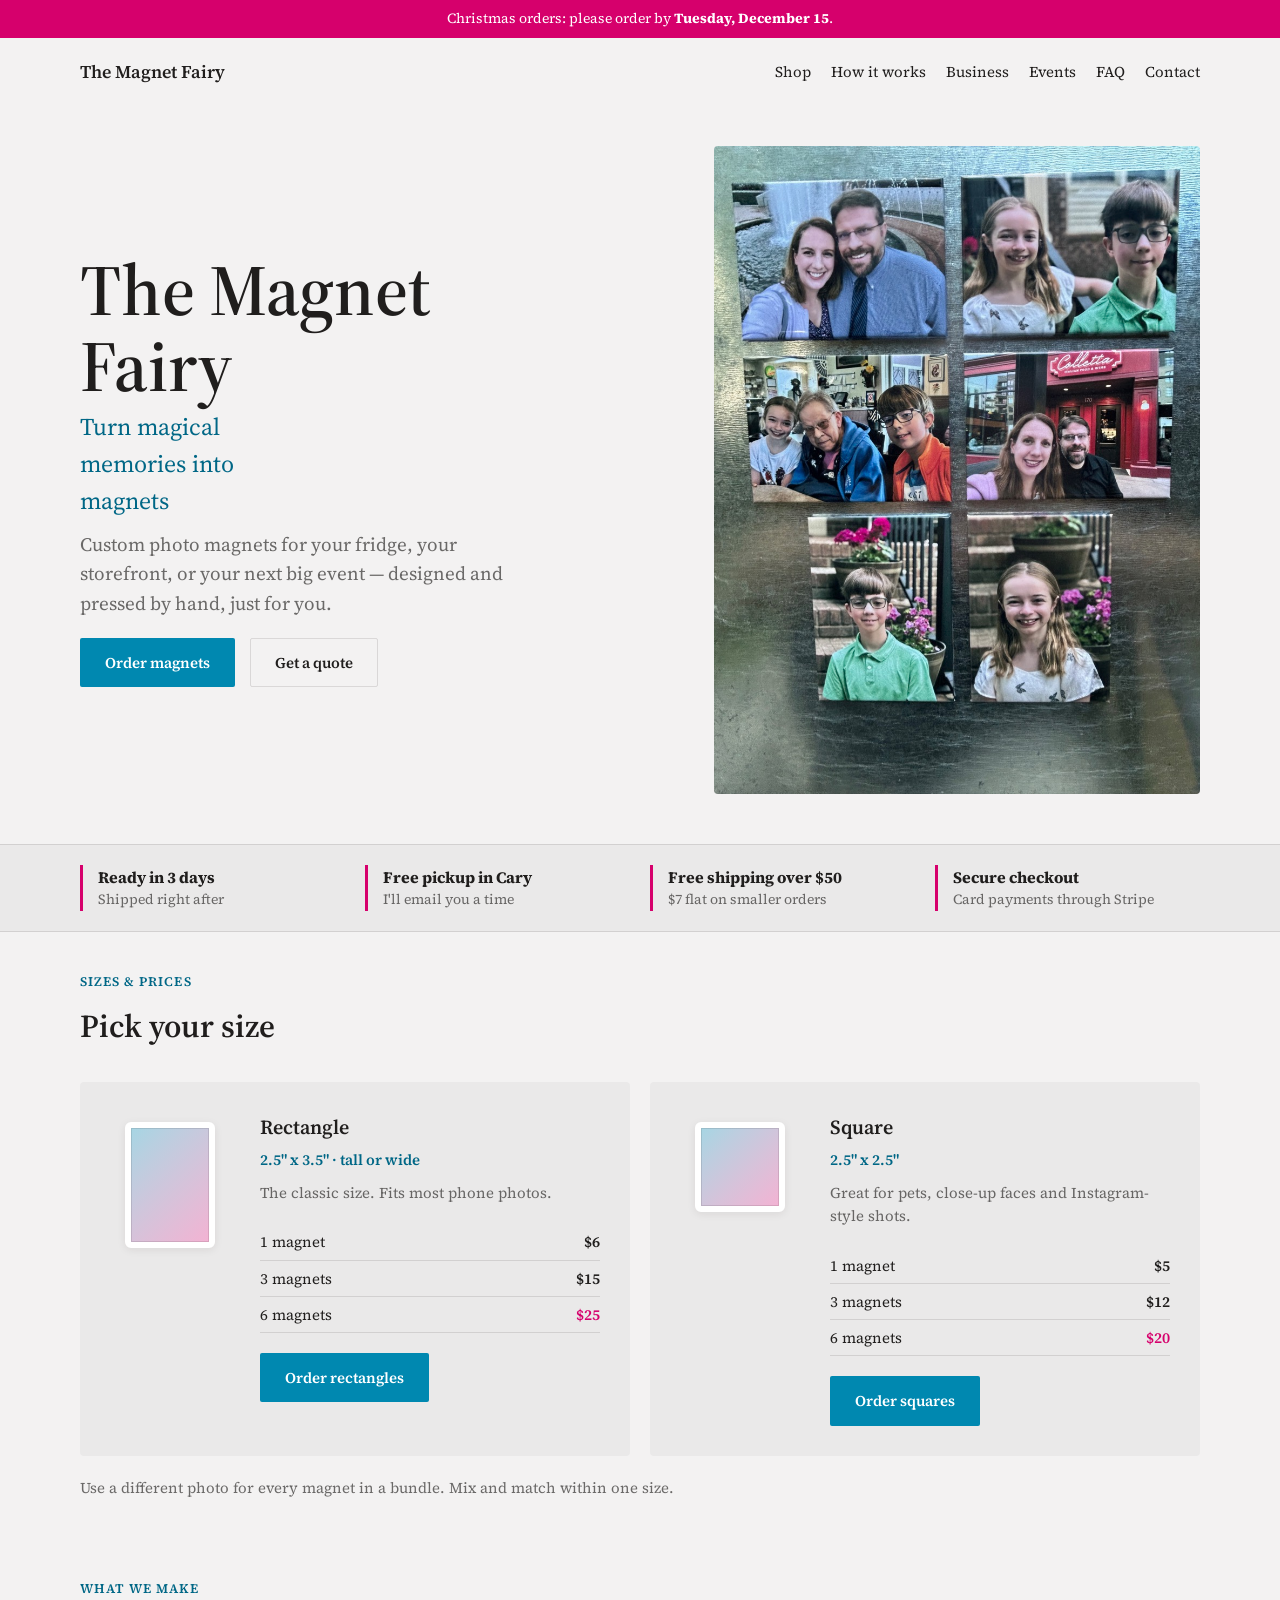
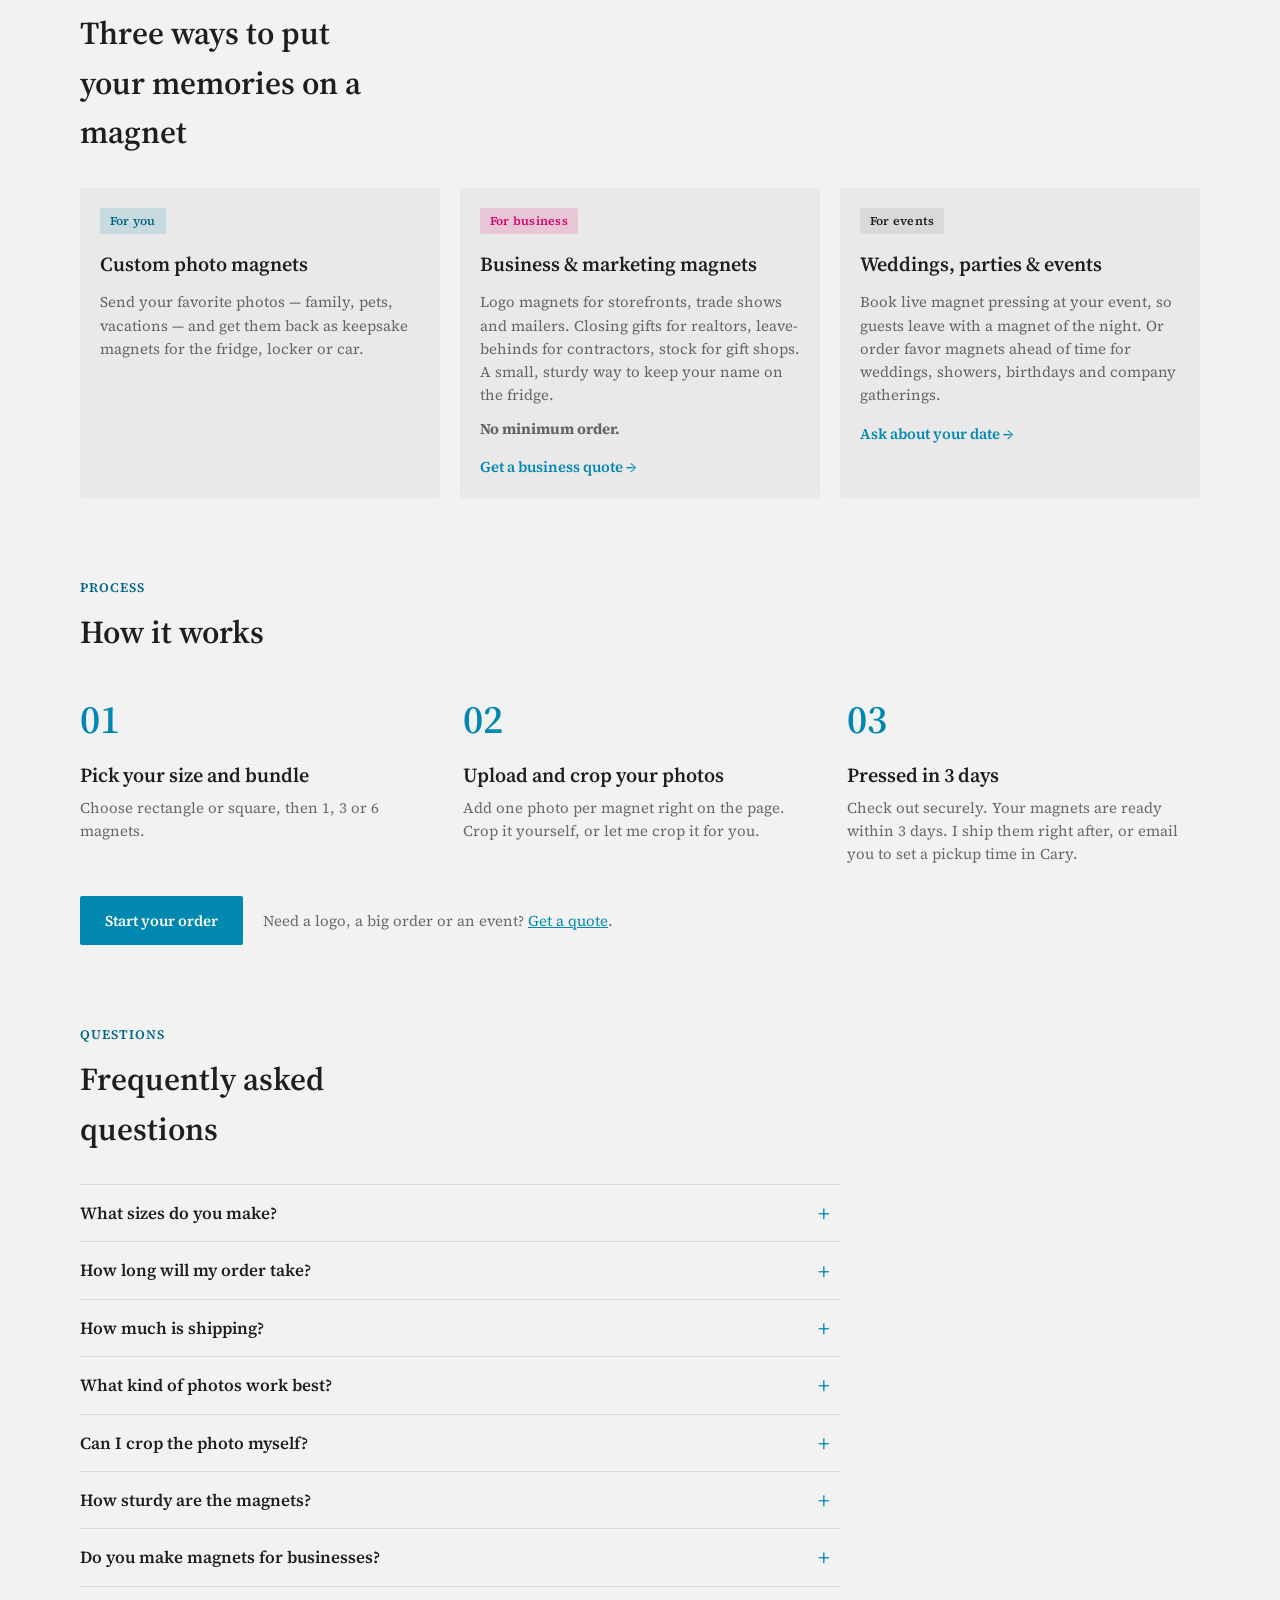
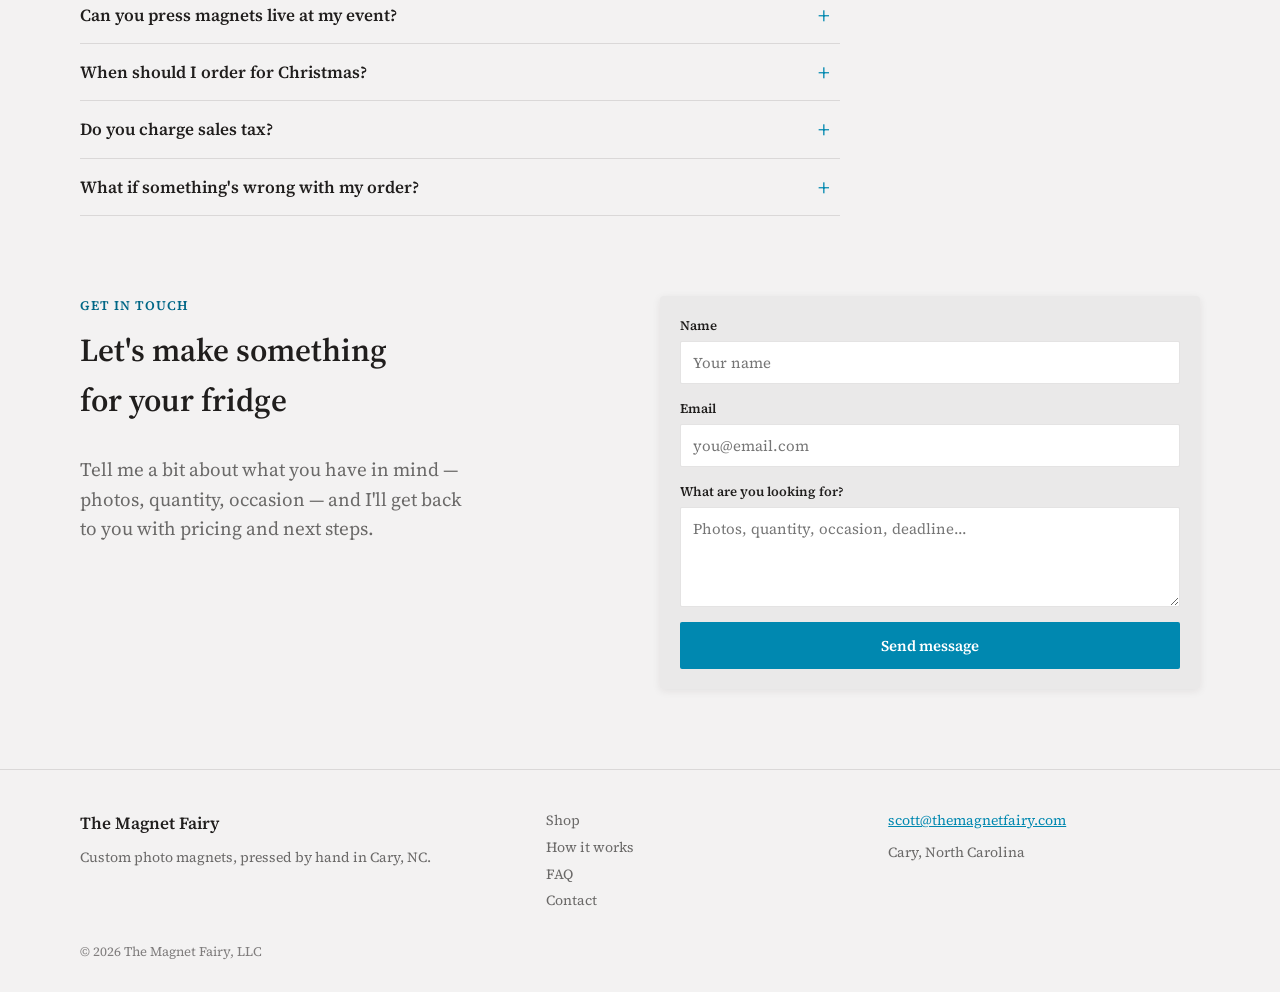
==== commit c1f2cdd4: "Christmas order-by date: Tuesday, December 15 Co-Authored-By: Claude Opus 5.5 <noreply@anthropic.com" ====
--- a/index.html
+++ b/index.html
@@ -13,7 +13,7 @@
 <link rel="stylesheet" href="css/styles.css?v=5">
 </head>
 <body>
-<div class="promo-bar" data-until="2026-12-19T00:00:00-05:00" hidden>Christmas orders: please order by <strong>Friday, December 18</strong>.</div>
+<div class="promo-bar" data-until="2026-12-16T00:00:00-05:00" hidden>Christmas orders: please order by <strong>Tuesday, December 15</strong>.</div>
 
 <div class="container">
   <header class="nav">
@@ -187,7 +187,7 @@
       </details>
       <details>
         <summary>When should I order for Christmas?</summary>
-        <p>Please place Christmas orders by Friday, December 18.</p>
+        <p>Please place Christmas orders by Tuesday, December 15.</p>
       </details>
       <details>
         <summary>Do you charge sales tax?</summary>
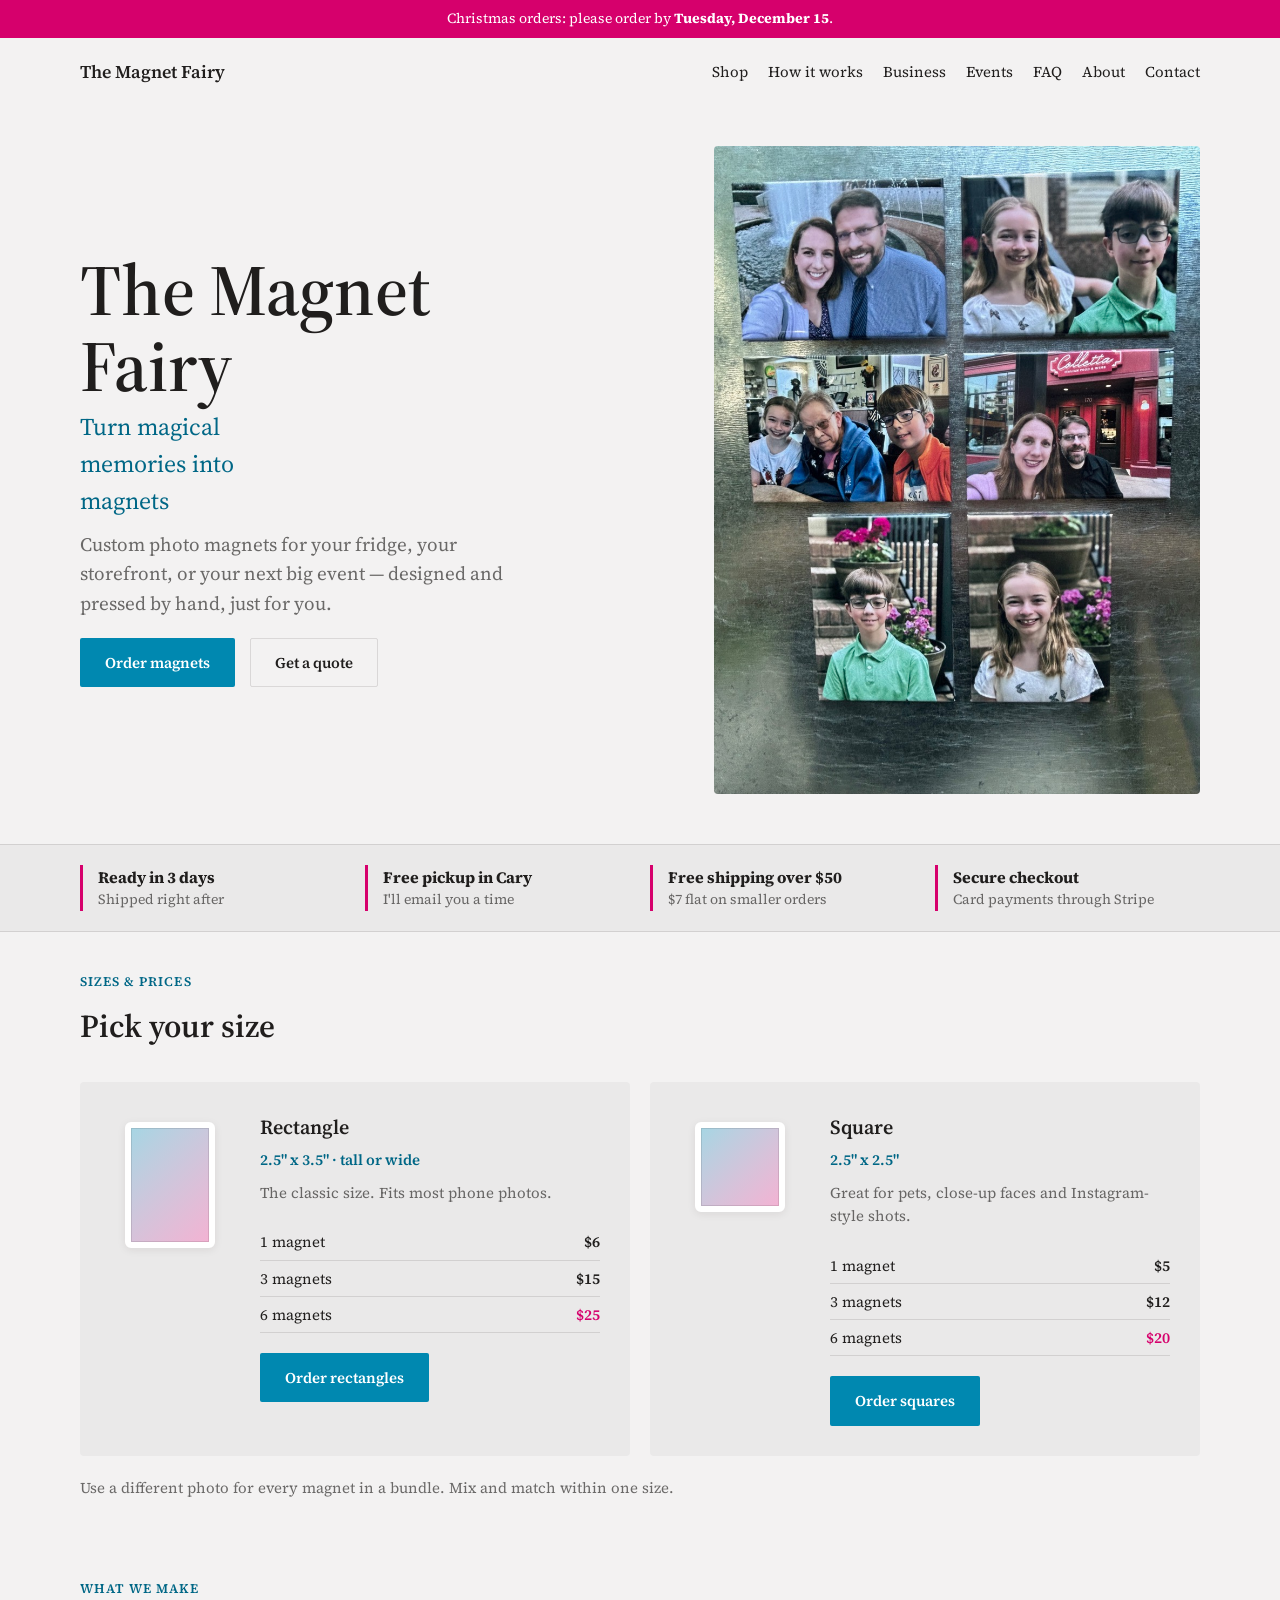
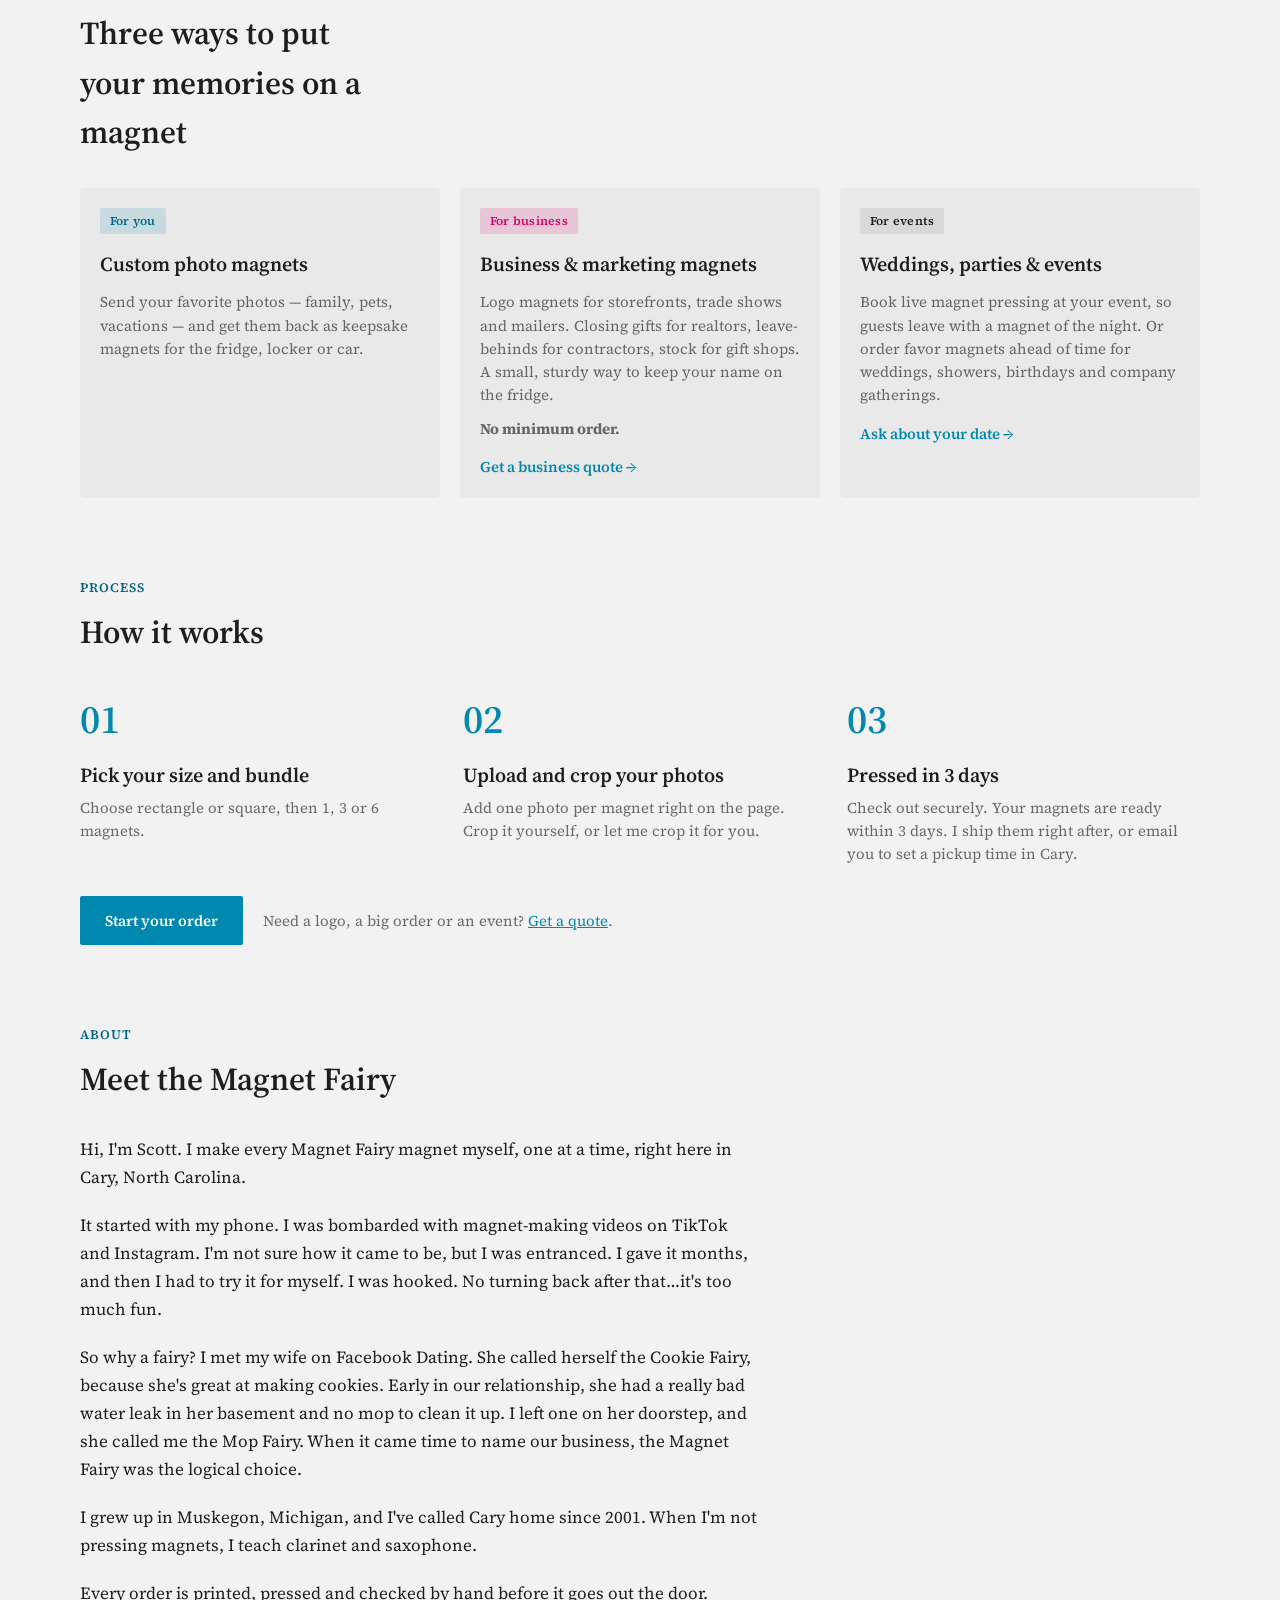
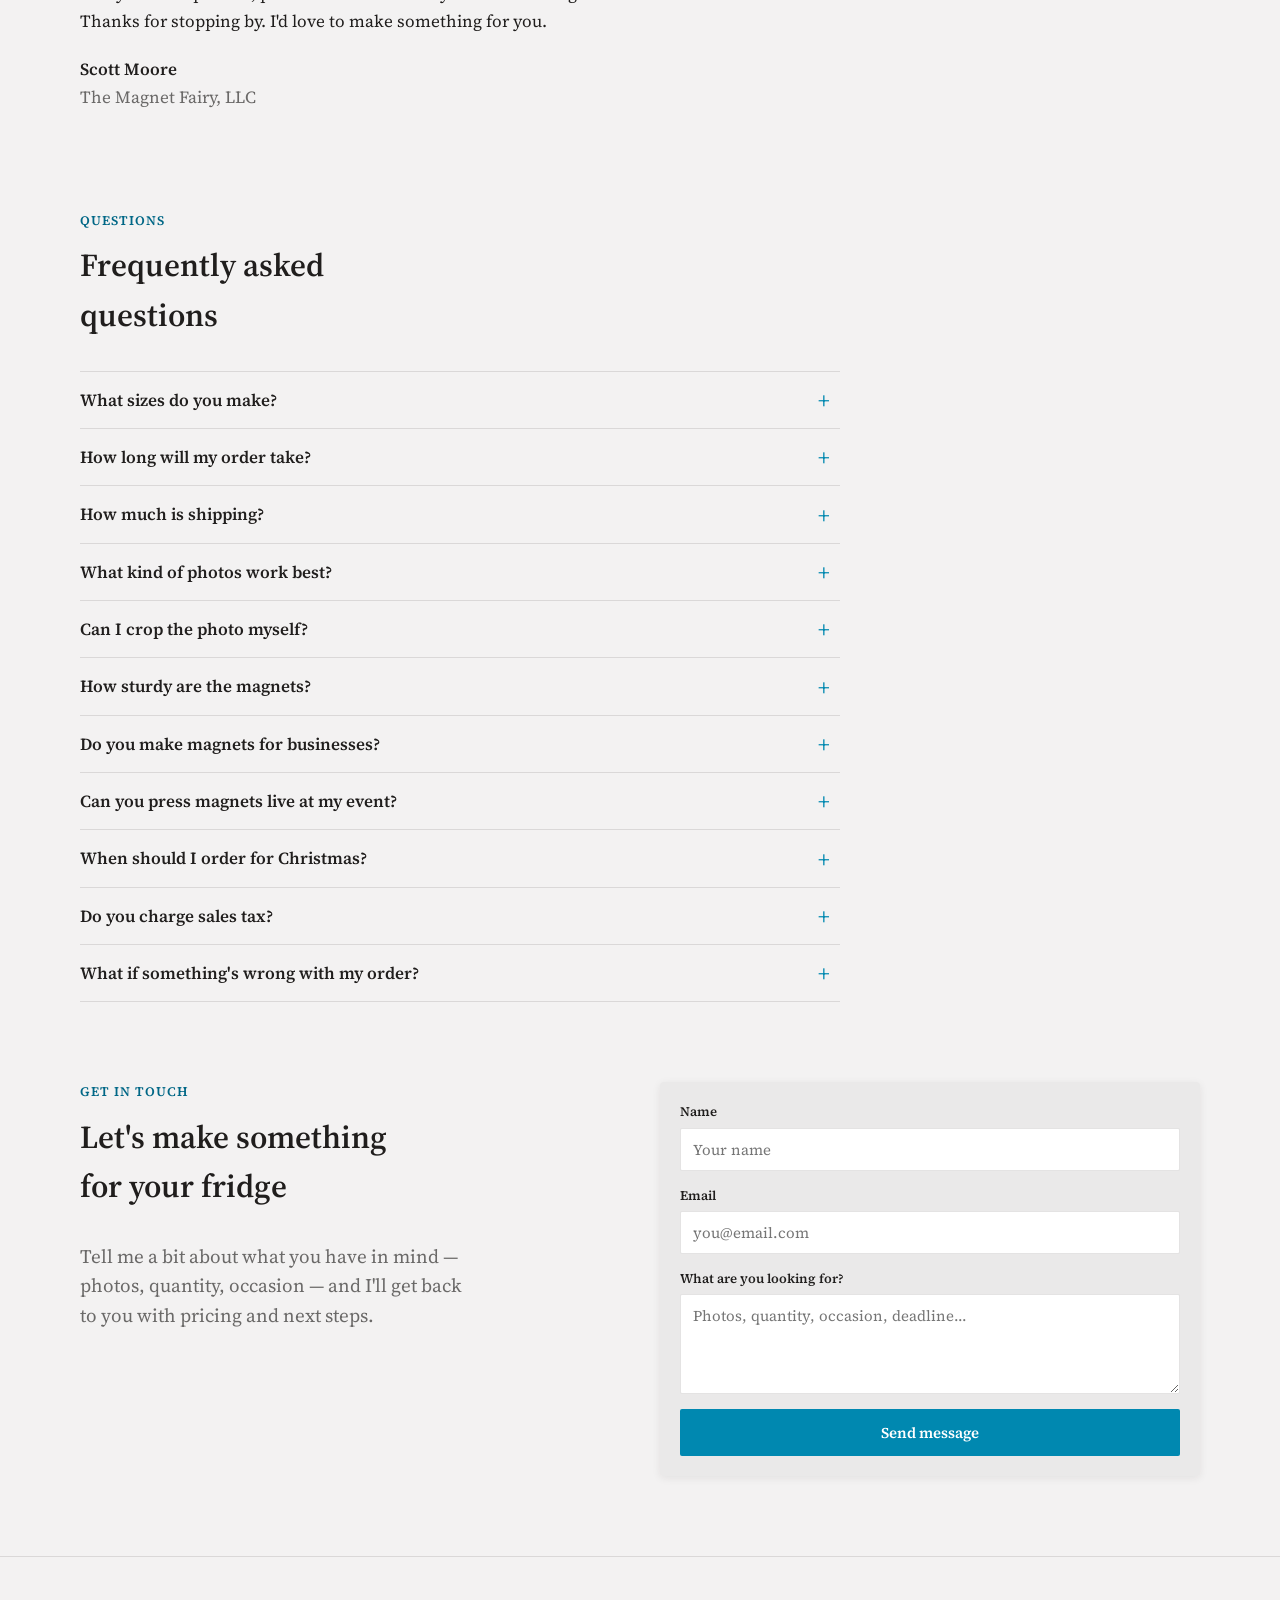
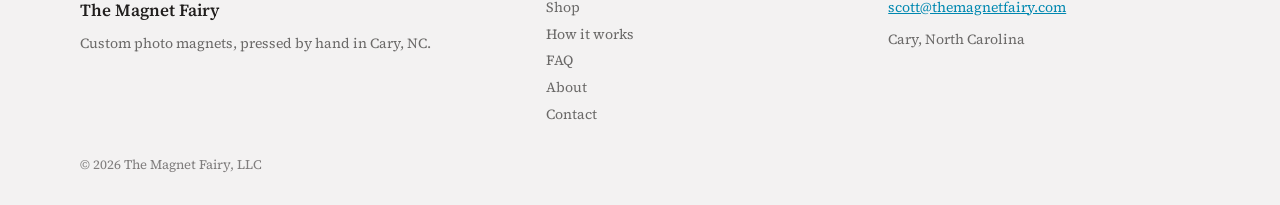
==== commit eed96a61: "Add About section (Meet the Magnet Fairy) and About nav link Co-Authored-By: Claude Opus 5.5 <norepl" ====
--- a/index.html
+++ b/index.html
@@ -10,7 +10,7 @@
 <link rel="preconnect" href="https://fonts.gstatic.com" crossorigin>
 <link href="https://fonts.googleapis.com/css2?family=Source+Serif+4:ital,opsz,wght@0,8..60,400;0,8..60,600;0,8..60,700;1,8..60,400&display=swap" rel="stylesheet">
 
-<link rel="stylesheet" href="css/styles.css?v=5">
+<link rel="stylesheet" href="css/styles.css?v=6">
 </head>
 <body>
 <div class="promo-bar" data-until="2026-12-16T00:00:00-05:00" hidden>Christmas orders: please order by <strong>Tuesday, December 15</strong>.</div>
@@ -24,6 +24,7 @@
       <a href="#business">Business</a>
       <a href="#events">Events</a>
       <a href="#faq">FAQ</a>
+      <a href="#about">About</a>
       <a href="#contact">Contact</a>
     </nav>
   </header>
@@ -148,6 +149,21 @@
   </div>
 </section>
 
+<section class="section" id="about">
+  <div class="container about">
+    <h6 class="eyebrow">About</h6>
+    <h2 class="section-title">Meet the Magnet Fairy</h2>
+    <div class="about-body">
+      <p>Hi, I'm Scott. I make every Magnet Fairy magnet myself, one at a time, right here in Cary, North Carolina.</p>
+      <p>It started with my phone. I was bombarded with magnet-making videos on TikTok and Instagram. I'm not sure how it came to be, but I was entranced. I gave it months, and then I had to try it for myself. I was hooked. No turning back after that&hellip;it's too much fun.</p>
+      <p>So why a fairy? I met my wife on Facebook Dating. She called herself the Cookie Fairy, because she's great at making cookies. Early in our relationship, she had a really bad water leak in her basement and no mop to clean it up. I left one on her doorstep, and she called me the Mop Fairy. When it came time to name our business, the Magnet Fairy was the logical choice.</p>
+      <p>I grew up in Muskegon, Michigan, and I've called Cary home since 2001. When I'm not pressing magnets, I teach clarinet and saxophone.</p>
+      <p>Every order is printed, pressed and checked by hand before it goes out the door. Thanks for stopping by. I'd love to make something for you.</p>
+      <p class="about-sign">Scott Moore<br><span>The Magnet Fairy, LLC</span></p>
+    </div>
+  </div>
+</section>
+
 <section class="section" id="faq">
   <div class="container">
     <h6 class="eyebrow">Questions</h6>
@@ -238,6 +254,7 @@
       <a href="shop/">Shop</a>
       <a href="#how-it-works">How it works</a>
       <a href="#faq">FAQ</a>
+      <a href="#about">About</a>
       <a href="#contact">Contact</a>
     </nav>
     <div>
--- a/css/styles.css
+++ b/css/styles.css
@@ -562,6 +562,28 @@
 
 .steps-cta p {
   margin: 0;
+}
+
+/* ---------------------------------------------
+   About
+--------------------------------------------- */
+.about-body {
+  max-width: 680px;
+  font-size: 17px;
+  line-height: 1.65;
+}
+
+.about-body p {
+  margin: 0 0 var(--space-4);
+}
+
+.about-sign {
+  font-weight: 600;
+}
+
+.about-sign span {
+  font-weight: 400;
+  color: var(--color-text-muted);
 }
 
 /* ---------------------------------------------
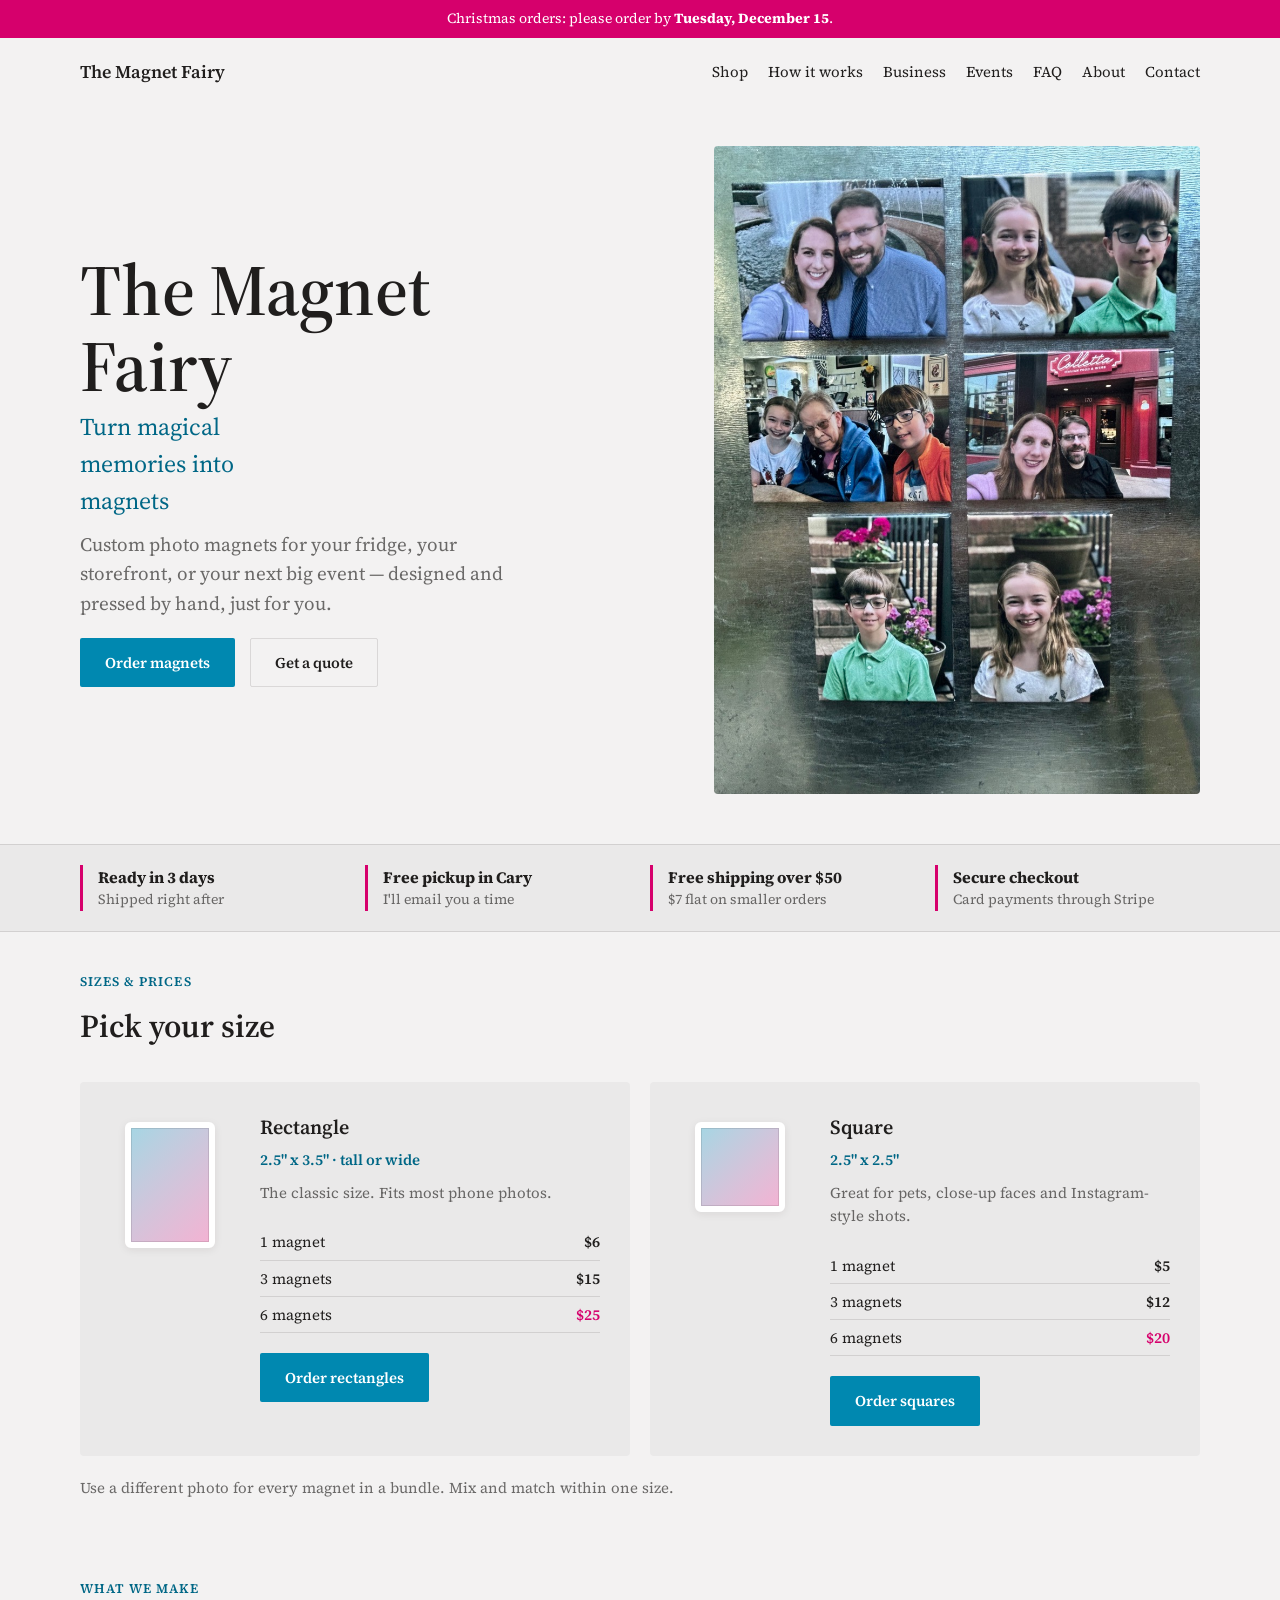
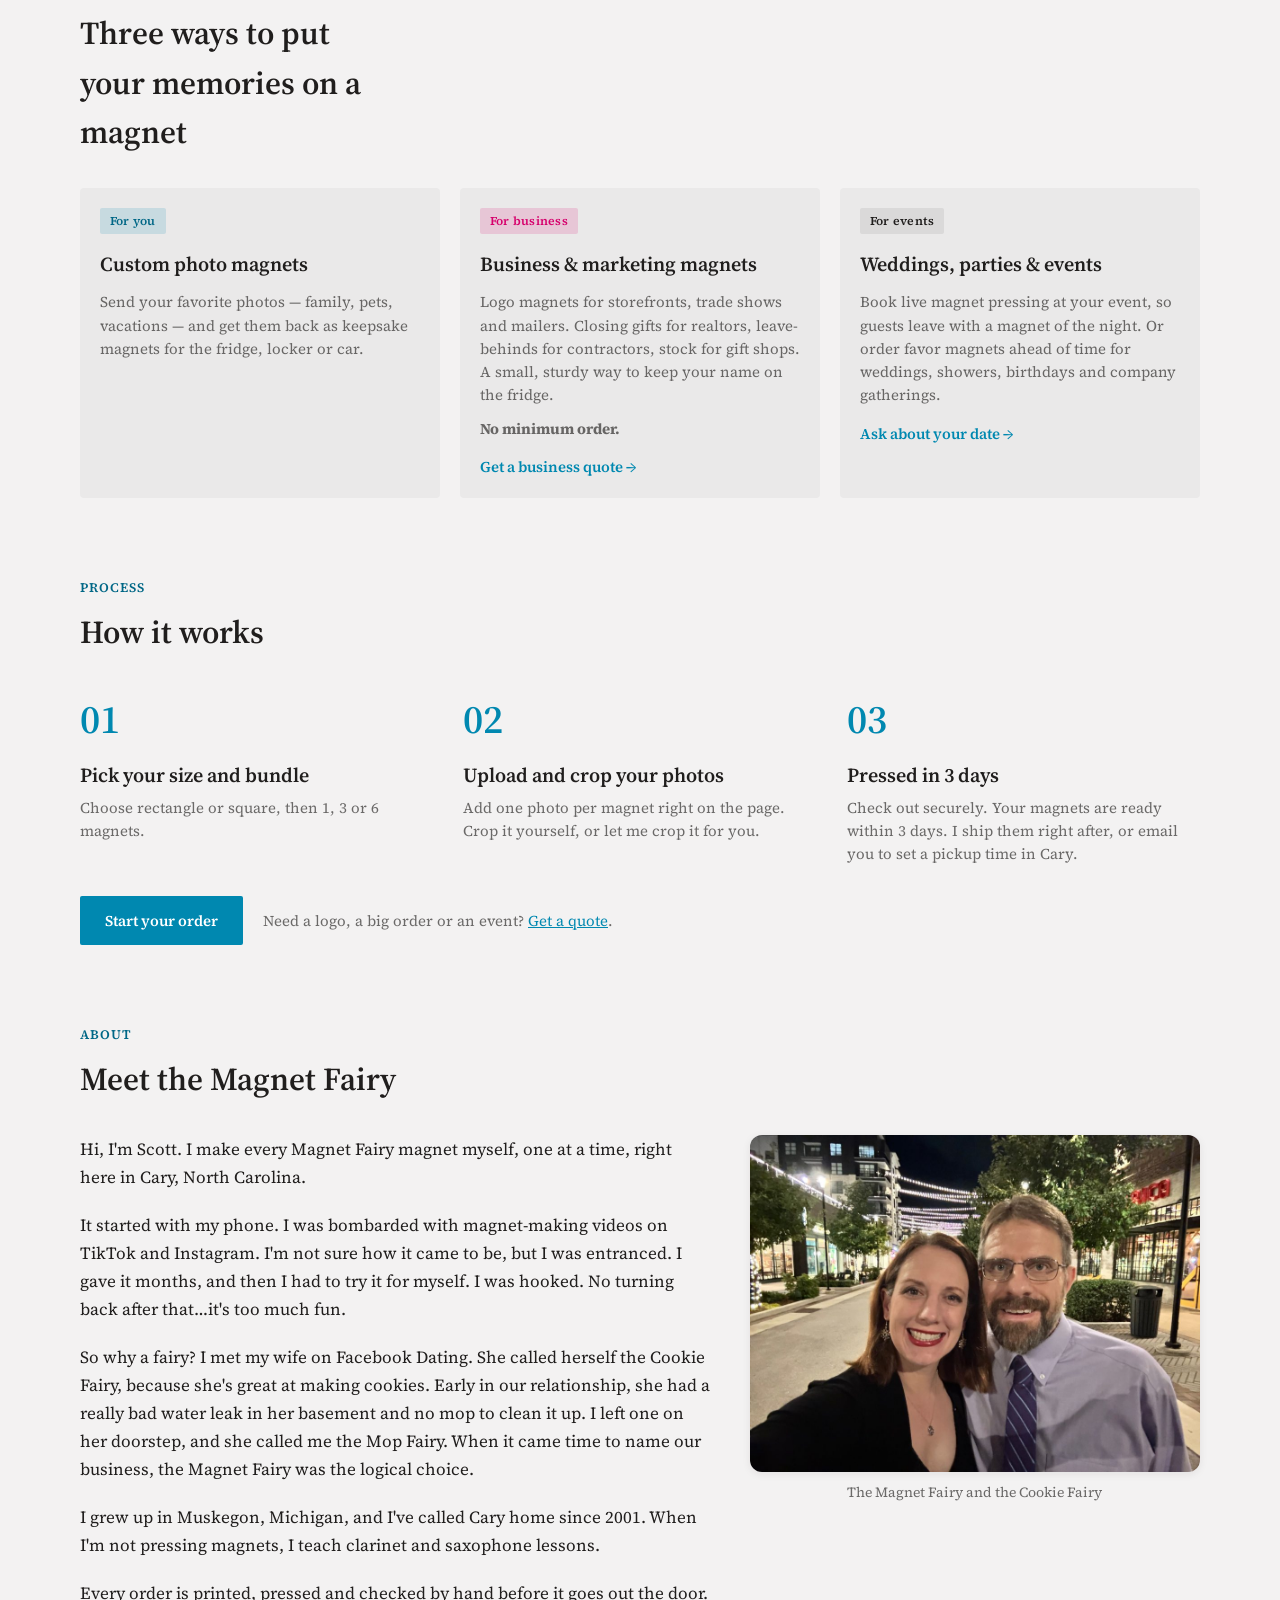
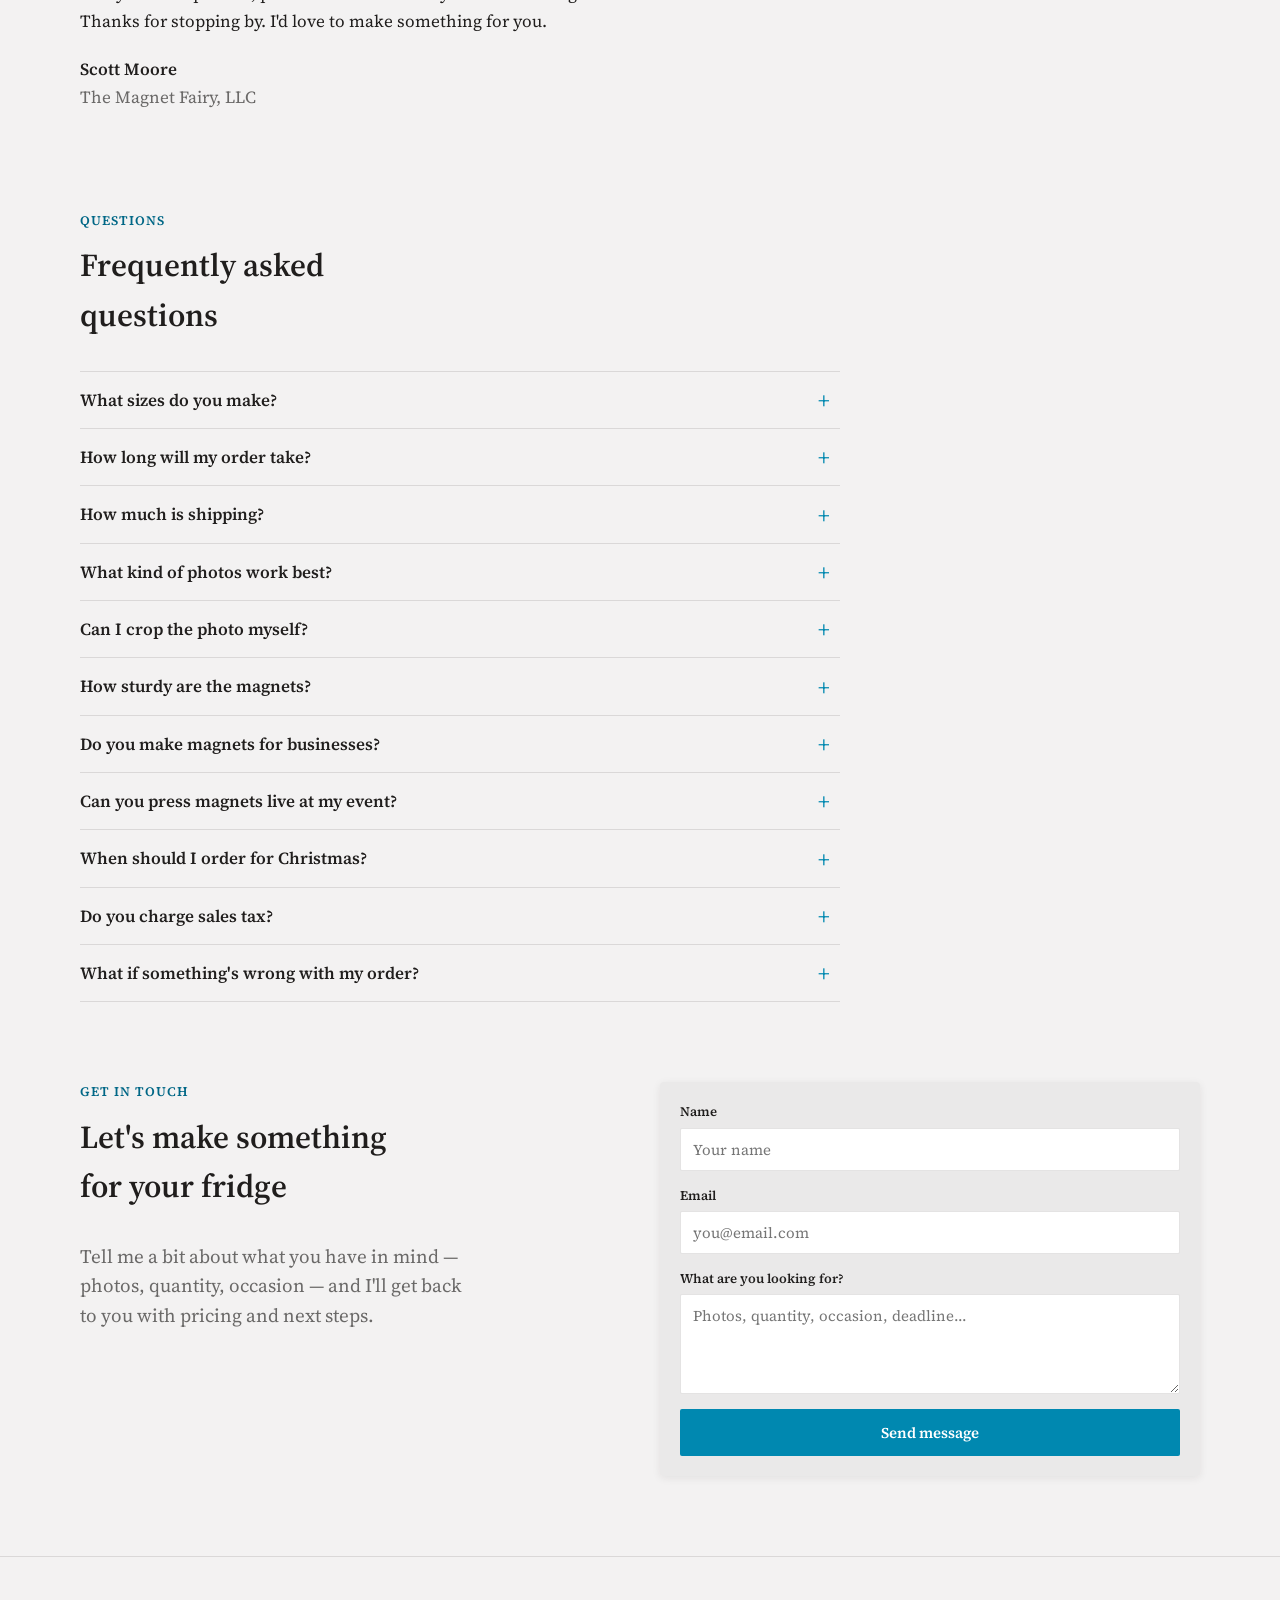
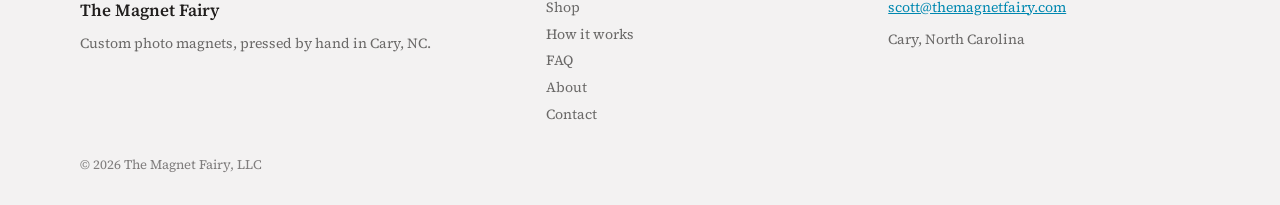
==== commit bf778f68: "About: add photo of Scott and his wife, 'lessons' wording Co-Authored-By: Claude Opus 5.5 <noreply@a" ====
--- a/index.html
+++ b/index.html
@@ -10,7 +10,7 @@
 <link rel="preconnect" href="https://fonts.gstatic.com" crossorigin>
 <link href="https://fonts.googleapis.com/css2?family=Source+Serif+4:ital,opsz,wght@0,8..60,400;0,8..60,600;0,8..60,700;1,8..60,400&display=swap" rel="stylesheet">
 
-<link rel="stylesheet" href="css/styles.css?v=6">
+<link rel="stylesheet" href="css/styles.css?v=7">
 </head>
 <body>
 <div class="promo-bar" data-until="2026-12-16T00:00:00-05:00" hidden>Christmas orders: please order by <strong>Tuesday, December 15</strong>.</div>
@@ -153,13 +153,19 @@
   <div class="container about">
     <h6 class="eyebrow">About</h6>
     <h2 class="section-title">Meet the Magnet Fairy</h2>
+    <div class="about-grid">
     <div class="about-body">
       <p>Hi, I'm Scott. I make every Magnet Fairy magnet myself, one at a time, right here in Cary, North Carolina.</p>
       <p>It started with my phone. I was bombarded with magnet-making videos on TikTok and Instagram. I'm not sure how it came to be, but I was entranced. I gave it months, and then I had to try it for myself. I was hooked. No turning back after that&hellip;it's too much fun.</p>
       <p>So why a fairy? I met my wife on Facebook Dating. She called herself the Cookie Fairy, because she's great at making cookies. Early in our relationship, she had a really bad water leak in her basement and no mop to clean it up. I left one on her doorstep, and she called me the Mop Fairy. When it came time to name our business, the Magnet Fairy was the logical choice.</p>
-      <p>I grew up in Muskegon, Michigan, and I've called Cary home since 2001. When I'm not pressing magnets, I teach clarinet and saxophone.</p>
+      <p>I grew up in Muskegon, Michigan, and I've called Cary home since 2001. When I'm not pressing magnets, I teach clarinet and saxophone lessons.</p>
       <p>Every order is printed, pressed and checked by hand before it goes out the door. Thanks for stopping by. I'd love to make something for you.</p>
       <p class="about-sign">Scott Moore<br><span>The Magnet Fairy, LLC</span></p>
+    </div>
+    <figure class="about-photo">
+      <img src="images/about.jpg" width="1000" height="750" alt="Scott Moore and his wife smiling together on an evening out" loading="lazy">
+      <figcaption>The Magnet Fairy and the Cookie Fairy</figcaption>
+    </figure>
     </div>
   </div>
 </section>
--- a/css/styles.css
+++ b/css/styles.css
@@ -567,6 +567,32 @@
 /* ---------------------------------------------
    About
 --------------------------------------------- */
+.about-grid {
+  display: grid;
+  grid-template-columns: minmax(0, 1.4fr) minmax(0, 1fr);
+  gap: var(--space-8);
+  align-items: start;
+}
+
+.about-photo {
+  margin: 0;
+}
+
+.about-photo img {
+  display: block;
+  width: 100%;
+  height: auto;
+  border-radius: 12px;
+  box-shadow: var(--shadow-sm);
+}
+
+.about-photo figcaption {
+  margin-top: var(--space-2);
+  font-size: 14px;
+  color: var(--color-text-muted);
+  text-align: center;
+}
+
 .about-body {
   max-width: 680px;
   font-size: 17px;
@@ -662,7 +688,8 @@
   .cards,
   .steps,
   .sizes,
-  .footer-grid {
+  .footer-grid,
+  .about-grid {
     grid-template-columns: 1fr;
   }
 
